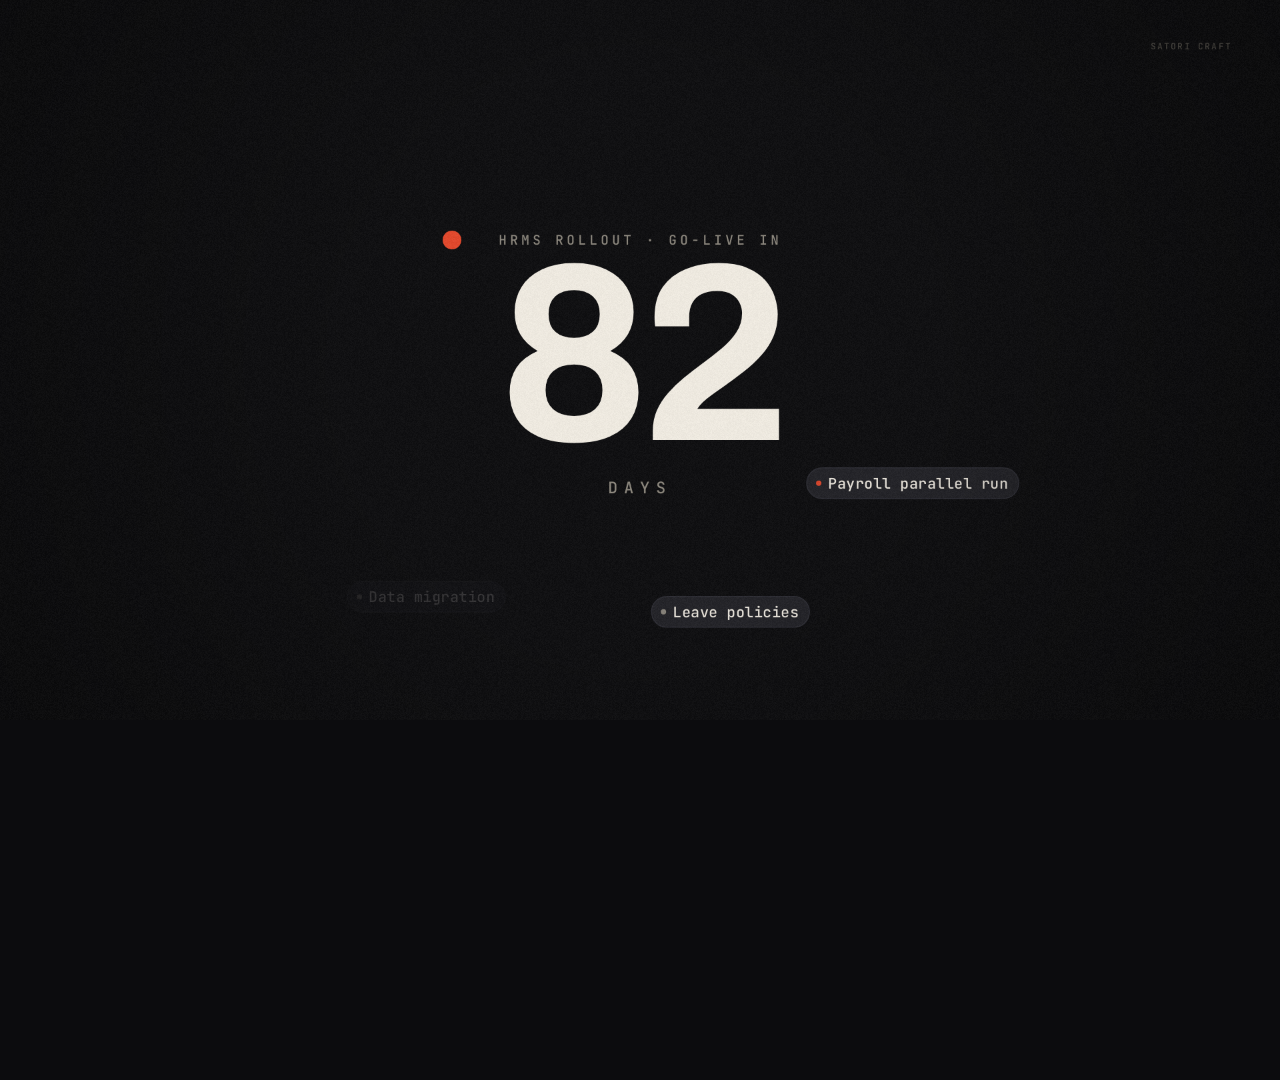
==== satori-film/index.html @ f44b9653 "Add Satori Craft 60s motion film source and score Ensō-led brand film: countdown hook, kinetic noise" ====
<!doctype html>
<html lang="en">
<head>
<meta charset="utf-8">
<title>Satori Craft Film</title>
<link rel="stylesheet" href="fonts.css">
<style>
  html,body{margin:0;background:#0C0C0E;overflow:hidden}
  #root{position:relative;width:1920px;height:1080px;overflow:hidden;transform-origin:0 0}
  canvas{position:absolute;left:0;top:0}
</style>
</head>
<body>
<div id="root"><canvas id="c" width="1920" height="1080"></canvas></div>
<script>
/* =====================================================================
   SATORI CRAFT — 60s brand film.
   Idea: an HRMS rollout is noise. Satori is the moment it all makes sense.
   The ensō (one brush stroke circle) is the device: it stops the chaos,
   becomes the mark, the module ring, the timeline, and the end card.
   Every frame is a pure function of t. 120 BPM — cuts land on the beat.
   ===================================================================== */
const W=1920,H=1080,CX=960,CY=540,DURATION=60;
const cv=document.getElementById('c'),g=cv.getContext('2d');

/* Palette & type (original: sumi ink, rice paper, hanko vermilion) */
const B={ink:'#0C0C0E',ink2:'#16161A',ink3:'#222228',line:'#2E2E35',paper:'#F3EEE4',paper2:'#FBF8F2',rule:'#DDD5C6',
  stone:'#8C877D',stoneD:'#5E5A53',ver:'#E4472A',verD:'#B8341C'};
const F={a:'Archivo',s:'"Instrument Serif"',m:'"JetBrains Mono"',j:'"WenQuanYi Zen Hei"'};
const COPY={url:'satoricraft.com',name:'Satori Craft',cta:'Talk to a practitioner',tag:'Clarity, delivered.'};

/* ---------- math ---------- */
const clamp=(v,a=0,b=1)=>v<a?a:v>b?b:v;
const lerp=(a,b,k)=>a+(b-a)*k;
const inv=(a,b,v)=>clamp((v-a)/(b-a));
const frac=v=>v-Math.floor(v);
const E={
  lin:v=>v,inCubic:v=>v*v*v,outCubic:v=>1-(1-v)**3,inOutCubic:v=>v<.5?4*v*v*v:1-(-2*v+2)**3/2,
  outQuart:v=>1-(1-v)**4,outQuint:v=>1-(1-v)**5,
  outExpo:v=>v>=1?1:1-2**(-10*v),inExpo:v=>v<=0?0:2**(10*v-10),
  inOutExpo:v=>v<=0?0:v>=1?1:v<.5?2**(20*v-10)/2:(2-2**(-20*v+10))/2,
  outBack:v=>{const c1=1.5,c3=c1+1;return 1+c3*(v-1)**3+c1*(v-1)**2},
  inOutSine:v=>-(Math.cos(Math.PI*v)-1)/2,
};
const spring=(a,f=1.6,d=7)=>a<=0?0:1-Math.exp(-d*a)*Math.cos(f*Math.PI*2*a);
const hash=n=>frac(Math.sin(n*127.1+311.7)*43758.5453);
function rng(seed){return()=>{seed|=0;seed=seed+0x6D2B79F5|0;let t=Math.imul(seed^seed>>>15,1|seed);t=t+Math.imul(t^t>>>7,61|t)^t;return((t^t>>>14)>>>0)/4294967296}}
function rgb(h){const n=parseInt(h.slice(1),16);return[n>>16&255,n>>8&255,n&255]}
function A(h,a){const[r,gg,b]=rgb(h);return`rgba(${r},${gg},${b},${a})`}
function mix(h1,h2,k,a=1){const p=rgb(h1),q=rgb(h2);return`rgba(${p.map((v,i)=>Math.round(lerp(v,q[i],clamp(k)))).join(',')},${a})`}

/* ---------- type ---------- */
let T=0,FI=0;
function font(size,fam=F.a,weight=400,italic=false,ls=0){g.font=`${italic?'italic ':''}${weight} ${size}px ${fam}`;g.letterSpacing=ls+'px'}
function measure(str,o){font(o.size,o.fam||F.a,o.weight??400,o.italic,o.ls||0);return g.measureText(str).width}
function txt(str,x,y,o){
  const{size=20,fam=F.a,weight=400,italic=false,ls=0,fill=B.paper,align='left',alpha=1}=o;
  if(alpha<=0)return 0;font(size,fam,weight,italic,ls);g.textAlign=align;g.textBaseline='alphabetic';
  const ga=g.globalAlpha;g.globalAlpha=ga*alpha;g.fillStyle=fill;g.fillText(str,x,y);g.globalAlpha=ga;g.textAlign='left';
  return g.measureText(str).width;
}
function reveal(str,x,y,o){
  const{size=100,fam=F.a,weight=400,italic=false,ls=0,fill=B.paper,align='left',t0=0,st=.03,dur=.8,rise=1.05,
    ez=E.outQuint,out=null,outDur=.45,outSt=.012,clip=true,alpha=1,t=T}=o;
  font(size,fam,weight,italic,ls);
  const w=g.measureText(str).width;
  const x0=align==='center'?x-w/2:align==='right'?x-w:x;
  if(t<t0-.01)return w;
  if(out!=null&&t>out+outDur+str.length*outSt+.05)return w;
  const ga0=g.globalAlpha;g.save();
  if(clip){g.beginPath();g.rect(x0-size,y-size*1.1,w+size*2,size*1.45);g.clip()}
  g.fillStyle=fill;g.textBaseline='alphabetic';g.textAlign='left';
  for(let i=0;i<str.length;i++){
    const ch=str[i];if(ch===' ')continue;
    const xi=x0+g.measureText(str.slice(0,i)).width;
    const p=ez(inv(t0+i*st,t0+i*st+dur,t));
    let dy=(1-p)*size*rise,a=clamp(p*1.5);
    if(out!=null){const q=E.inCubic(inv(out+i*outSt,out+i*outSt+outDur,t));dy-=q*size*rise;a*=1-q}
    if(a<=.002)continue;
    g.globalAlpha=ga0*a*alpha;g.fillText(ch,xi,y+dy);
  }
  g.restore();return w;
}
/* typewriter: returns visible string */
const typed=(s,t0,cps,t=T)=>s.slice(0,Math.max(0,Math.floor((t-t0)*cps)));
function rr(x,y,w,h,r){g.beginPath();g.roundRect(x,y,w,h,r)}
function dot(x,y,r,col,a=1){if(r<=.05||a<=0)return;const ga=g.globalAlpha;g.globalAlpha=ga*a;g.fillStyle=col;g.beginPath();g.arc(x,y,r,0,7);g.fill();g.globalAlpha=ga}
function ring(x,y,r,col,lw,a=1){if(r<=.1||a<=0)return;const ga=g.globalAlpha;g.globalAlpha=ga*a;g.strokeStyle=col;g.lineWidth=lw;g.beginPath();g.arc(x,y,r,0,7);g.stroke();g.globalAlpha=ga}
function check(x,y,s,col,lw=3,p=1){g.save();g.strokeStyle=col;g.lineWidth=lw;g.lineCap='round';g.lineJoin='round';
  const pts=[[-.5,0],[-.15,.35],[.55,-.4]];const L1=Math.hypot(.35,.35),L2=Math.hypot(.7,.75),tot=L1+L2;let d=p*tot;
  g.beginPath();g.moveTo(x+pts[0][0]*s,y+pts[0][1]*s);
  if(d<=L1){const k=d/L1;g.lineTo(x+lerp(pts[0][0],pts[1][0],k)*s,y+lerp(pts[0][1],pts[1][1],k)*s)}
  else{g.lineTo(x+pts[1][0]*s,y+pts[1][1]*s);const k=(d-L1)/L2;g.lineTo(x+lerp(pts[1][0],pts[2][0],k)*s,y+lerp(pts[1][1],pts[2][1],k)*s)}
  g.stroke();g.restore()}
function lock(x,y,s,col,closed=1){g.save();g.translate(x,y);g.scale(s,s);g.fillStyle=col;g.strokeStyle=col;g.lineWidth=.13;
  rr(-.42,-.05,.84,.62,.1);g.fill();g.beginPath();g.arc(0,-.05-.12*(1-closed),.28,Math.PI,0);g.lineTo(.28,-.05);g.moveTo(-.28,-.05-.12*(1-closed));g.lineTo(-.28,-.05);g.stroke();g.restore()}

/* ---------- the ensō: one brush stroke, bristle by bristle ---------- */
function enso(cx,cy,R,p,o={}){
  const{col=B.ink,w=R*.17,a0=-2.25,sweep=Math.PI*1.82,seed=3,alpha=1,splat=true,nb=34}=o;
  if(p<=0||alpha<=0)return;
  p=Math.min(p,1);
  const steps=Math.max(3,Math.ceil(320*p));
  g.save();g.globalAlpha*=alpha;g.strokeStyle=col;g.fillStyle=col;g.lineCap='round';g.lineJoin='round';
  const wid=s=>w*Math.min(1,Math.sqrt(s/.03+.15))*(1-.45*s)*(1+.12*Math.sin(s*11+seed))*(1-.75*inv(.84,1,s));
  const rad=s=>R*(1+.02*Math.sin(s*7.3+seed)+.011*Math.sin(s*19+seed*2)-.03*s);
  for(let b=0;b<nb;b++){
    const ob=b/(nb-1)-.5,hb=hash(b*7.1+seed);
    g.lineWidth=Math.max(.7,w/nb*2.4*(.65+.7*hb));
    let pen=false;g.beginPath();
    for(let i=0;i<=steps;i++){
      const s=p*i/steps,a=a0+sweep*s,r=rad(s)+ob*wid(s);
      const dry=inv(.3,1,s)**1.2;
      const n=.5+.5*Math.sin(s*(5+hb*16)+hb*40)*Math.cos(s*(3+hb*9)+hb*9);
      const inked=n+.3>dry*1.25+Math.abs(ob)*dry*.9;
      if(inked){const X=cx+Math.cos(a)*r,Y=cy+Math.sin(a)*r;pen?g.lineTo(X,Y):g.moveTo(X,Y);pen=true}else pen=false;
    }
    g.stroke();
  }
  const r0=rad(0),sx=cx+Math.cos(a0)*r0,sy=cy+Math.sin(a0)*r0;
  g.beginPath();g.ellipse(sx,sy,w*.58,w*.46,a0,0,7);g.fill();
  if(splat&&p>.03){const r=rng(seed*91);for(let k=0;k<9;k++){const ang=r()*7,d=w*(.8+r()*1.6),rr_=w*(.03+r()*.09);
    dot(sx+Math.cos(ang)*d,sy+Math.sin(ang)*d,rr_*clamp(p*8),col)}}
  g.restore();
}
/* the mark: ensō + a vermilion point at its centre */
function mark(cx,cy,R,p,{col=B.paper,dotA=1,alpha=1}={}){
  enso(cx,cy,R,p,{col,w:R*.2,alpha,splat:false,nb:22,seed:5});
  dot(cx,cy,R*.16*clamp(spring(p-.55,1.3,6),0,1.3),B.ver,dotA*alpha);
}

const GRAIN=[...Array(6)].map((_,k)=>{const c=document.createElement('canvas');c.width=c.height=256;const gg=c.getContext('2d');const d=gg.createImageData(256,256);const r=rng(99+k);
  for(let i=0;i<d.data.length;i+=4){const v=r()*255;d.data[i]=d.data[i+1]=d.data[i+2]=v;d.data[i+3]=255}gg.putImageData(d,0,0);return c});

/* =====================================================================
   DATA (all cue times live here; cues.js exports them for the score)
   ===================================================================== */
const count=t=>Math.round(90*(1-E.inCubic(inv(.6,3.5,t))));
const CHIPS=['Payroll parallel run','Leave policies','Data migration','UAT sign-off','Integrations','Training','Statutory reports','Cut-over plan'];
const SLAMS=[[4.0,'Payroll.','A'],[4.5,'Leave.','C'],[5.0,'Attendance.','A'],[5.5,'Onboarding.','D'],[6.0,'Performance.','B'],
  [6.5,'Compensation.','A'],[7.0,'Compliance.','C'],[7.5,'Data migration.','A'],[8.0,'Integrations.','D'],[8.5,'UAT, round four.','B'],
  [9.0,'Change requests.','A'],[9.5,'Adoption?','C'],[10.0,'Go-live moved.','B'],[10.5,'Again.','A'],[11.0,'Who owns this?','D'],[11.5,'Breathe.','E']];
const CARDS=[[4.25,330,250,'Payroll mismatch','214 rows · March cycle'],[4.9,1500,800,'UAT round 4 failed','12 open defects'],
  [5.6,1520,230,'Go-live moved','+3 weeks'],[6.3,330,820,'leave_policy_v7_FINAL.xlsx','edited by 6 people'],
  [7.1,1080,150,'Integration timeout','GL export · retry 5'],[7.8,330,540,'Who approved this?','no owner assigned'],
  [8.4,1590,520,'Attendance rules','night shift · conflict'],[9.0,760,910,'Data migration','38% · stalled'],
  [9.6,1230,930,'Adoption','22% logins this week'],[10.2,760,160,'Change request #41','scope creep'],[10.7,1590,660,'Statutory report','due tomorrow']];
const MODULES=['Core HR','Onboarding','Attendance','Leave','Payroll','Performance','Compensation','Recruitment','Learning',
  'Engagement','Helpdesk','Travel','Expenses','Separation','Workflows','Analytics','Talent'];
const CFG=MODULES.map((_,i)=>22.45+i*.19);
const PHASES=['Discover','Design','Configure','Migrate','Test','Go-live'];
const PH_T=PHASES.map((_,k)=>26.9+k*.3);
const TICKETS=[['#2381','Payroll cycle — March'],['#2382','New joiner bulk upload'],['#2383','Leave policy change · UAE'],
  ['#2384','Integration · GL export'],['#2385','Attendance rule · night shift'],['#2386','Performance cycle launch'],
  ['#2387','Statutory report · PF / ESI'],['#2388','Release regression check']];
const TK_T=TICKETS.map((_,i)=>30.55+i*.5),TK_R=TK_T.map(v=>v+1.1),TK_M=['12m','8m','21m','34m','9m','16m','11m','27m'];
const MSG=[{t0:36.35,who:'user',role:'HRBP · Sales',s:'Which of my team are at attrition risk?'},
  {t0:37.45,who:'agent',s:'3 people in Sales. Here is why.'},
  {t0:38.6,who:'user',role:'Manager · Sales',s:'Show me salaries for Finance.'},
  {t0:39.65,who:'agent',s:'That is outside your access.',lock:true}];
const ROWS=['Sales','Finance','Sales','Ops','Finance','Sales','HR','Finance','Ops','Sales'];
const LOCK_T=ROWS.map((d,i)=>d==='Finance'?39.7+i*.06:null).filter(v=>v!=null);
const STAMP=40.7;
const PANES=[{e:42.6,from:[-1,0],bg:B.ink2,num:'300+',lab:'enterprise engagements',fg:B.paper,sub:B.stone},
  {e:42.95,from:[0,-1],bg:B.ver,num:'100+',lab:'implementations personally led',fg:B.ink,sub:A(B.ink,.7)},
  {e:43.3,from:[0,1],bg:B.paper,num:'56+',lab:'combined years in HR tech',fg:B.ink,sub:B.stoneD},
  {e:43.65,from:[1,0],bg:B.ink3,num:'95%+',lab:'on-time delivery',fg:B.paper,sub:B.stone}];
const PANE_OUT=46.35;
const MAPX=lon=>180+(lon-40)/85*1560,MAPY=lat=>900-(lat+10)/45*760;
const HOME={n:'Bengaluru',lon:77.6,lat:13.0};
const CITIES=[['Dubai',55.3,25.2],['Riyadh',46.7,24.7],['Doha',51.5,25.3],['Mumbai',72.9,19.1],['Delhi',77.2,28.6],
  ['Bangkok',100.5,13.7],['Kuala Lumpur',101.7,3.1],['Singapore',103.8,1.35],['Jakarta',106.8,-6.2],['Manila',121,14.6]]
  .map(([n,lon,lat],i)=>({n,x:MAPX(lon),y:MAPY(lat),t0:49.85+i*.2}));
const HX=MAPX(HOME.lon),HY=MAPY(HOME.lat);
const ENDLOCK={R:118,y:420};

/* =====================================================================
   SCENES
   ===================================================================== */
function bgFill(col){g.fillStyle=col;g.fillRect(-50,-50,W+100,H+100)}

/* ---- 0–4: the countdown ---- */
function sHook(t){
  const n=count(t),hit=t>=3.5;
  // the vermilion point: centre at frame 0, rises to become the "recording" light
  const up=E.inOutCubic(inv(.35,.8,t));
  const beat=Math.exp(-frac(t*2)*7);
  const numY=CY+120;
  font(380,F.a,700,false,-14);const nw=g.measureText(String(n)).width;
  const dx=lerp(CX,CX-nw/2-70,up),dy=lerp(CY,numY-300,up);
  dot(dx,dy,lerp(22+10*beat,14+5*beat,up)*clamp(spring(t+.08,1.4,8),0,1.3),B.ver);
  ring(dx,dy,30+beat*40,B.ver,2,beat*.5*(1-up*.6));
  reveal('HRMS ROLLOUT · GO-LIVE IN',CX,numY-300+7,{size:20,fam:F.m,weight:500,ls:5,fill:B.stone,align:'center',t0:.45,st:.015,dur:.5,t});
  if(t>.55){
    const k=E.outExpo(inv(.55,.95,t));
    g.save();g.translate(CX,numY);g.scale(lerp(1.25,1,k),lerp(1.25,1,k));
    txt(String(n),0,0,{size:380,weight:700,ls:-14,fill:hit?B.ver:B.paper,align:'center',alpha:k});
    g.restore();
    reveal('DAYS',CX,numY+80,{size:24,fam:F.m,weight:500,ls:10,fill:B.stone,align:'center',t0:.8,st:.03,dur:.5,t});
  }
  drawChips(t);
}
function chipPos(i,t){
  const t0=1.35+i*.26,a=t-t0;const base=i/CHIPS.length*Math.PI*2+.4;
  const sp=.25+2.2*inv(1.5,11.5,t)**1.6;
  const ang=base+(t-1.35)*sp+Math.sin(t*1.7+i)*.15*inv(4,11,t);
  const R=lerp(1.4,1,E.outQuint(inv(0,.7,a)))*(500+Math.sin(i*2.3)*60)*(1+.08*Math.sin(t*3+i));
  const ex=E.inExpo(inv(11.3,11.9,t));
  return{x:CX+Math.cos(ang)*R*(1+ex*1.6),y:CY+30+Math.sin(ang)*R*.62*(1+ex*1.6),a:clamp(a*4)*(1-ex)};
}
function drawChips(t){
  CHIPS.forEach((s,i)=>{const p=chipPos(i,t);if(p.a<=0)return;
    font(22,F.m,500,false,.5);const w=g.measureText(s).width+48;
    g.save();g.globalAlpha=p.a*(t>4?.55:.95);rr(p.x-w/2,p.y-23,w,46,23);g.fillStyle=B.ink3;g.fill();g.strokeStyle=B.line;g.lineWidth=1.5;g.stroke();
    dot(p.x-w/2+18,p.y,4,i%3===0?B.ver:B.stone);txt(s,p.x-w/2+32,p.y+8,{size:22,fam:F.m,weight:500,ls:.5,fill:B.paper});g.restore()});
}

/* ---- 4–12: noise ---- */
const NET=(()=>{const r=rng(21);const nodes=[...Array(17)].map(()=>({x:120+r()*1680,y:110+r()*860,f:r()*6}));
  const edges=[...Array(46)].map((_,i)=>({a:Math.floor(r()*17),b:Math.floor(r()*17),t0:4.05+i*.16,v:r()<.2,bend:(r()-.5)*600}));return{nodes,edges}})();
function sChaos(t){
  const shake=inv(4,11.4,t);
  // tangled network
  g.save();
  NET.edges.forEach(e=>{if(t<e.t0||e.a===e.b)return;const p=E.outCubic(inv(e.t0,e.t0+.5,t));
    const A_=NET.nodes[e.a],B_=NET.nodes[e.b];const w1=Math.sin(t*2+e.bend)*40*shake;
    const mx=(A_.x+B_.x)/2+e.bend*.5+w1,my=(A_.y+B_.y)/2-e.bend*.4;
    g.strokeStyle=e.v?A(B.ver,.55):A(B.stone,.28);g.lineWidth=e.v?2:1.4;g.beginPath();g.moveTo(A_.x,A_.y);
    for(let i=1;i<=24;i++){const s=i/24*p,u=1-s;g.lineTo(u*u*A_.x+2*u*s*mx+s*s*B_.x,u*u*A_.y+2*u*s*my+s*s*B_.y)}g.stroke()});
  NET.nodes.forEach((nd,i)=>{const a=clamp((t-4-i*.08)*3);dot(nd.x+Math.sin(t*3+nd.f)*6*shake,nd.y+Math.cos(t*2.6+nd.f)*6*shake,5,B.stone,a*.8)});
  g.restore();
  drawChips(t);
  // alert cards
  CARDS.forEach(([t0,x,y,a,b],i)=>{if(t<t0)return;const age=t-t0,k=E.outBack(inv(0,.35,age));const ex=E.inExpo(inv(11.4,11.85,t));
    const cx=x+(x-CX)*ex*1.4,cy=y-age*10+(y-CY)*ex*1.4;
    font(22,F.m,500,false,0);const w=Math.max(g.measureText(a).width,measure(b,{size:16,fam:F.m}))+64;const h=86;
    g.save();g.translate(cx,cy);g.rotate((hash(i+4)-.5)*.08);g.scale(lerp(.6,1,k),lerp(.6,1,k));g.globalAlpha=clamp(age*5)*(1-ex)*.92;
    rr(-w/2,-h/2,w,h,10);g.fillStyle=B.paper2;g.fill();g.fillStyle=B.ver;g.fillRect(-w/2,-h/2+14,5,h-28);
    txt(a,-w/2+30,-4,{size:22,fam:F.m,weight:500,fill:B.ink});txt(b,-w/2+30,24,{size:16,fam:F.m,fill:B.stoneD});g.restore()});
  // word slams
  let k=-1;for(let i=0;i<SLAMS.length;i++)if(t>=SLAMS[i][0])k=i;
  if(k<0)return;
  const[s0,word,st]=SLAMS[k],age=t-s0;
  if(st==='E'){drawBreathe(t);return}
  if(age>.5)return;
  const pop=1+.3*(1-E.outExpo(inv(0,.22,age))),rot=(hash(k*3)-.5)*.05;
  let size=st==='C'?270:230;const fam=st==='C'?F.s:F.a,weight=st==='C'?400:700,italic=st==='C';
  const mw=measure(word,{size,fam,weight,italic,ls:st==='C'?0:-size*.035});if(mw>1640)size*=1640/mw;
  if(st==='B'){g.fillStyle=B.ver;g.fillRect(-50,-50,W+100,H+100)}
  g.save();g.translate(CX+(hash(k)-.5)*80,CY+60+(hash(k+9)-.5)*60);g.rotate(rot);g.scale(pop,pop);
  font(size,fam,weight,italic,st==='C'?0:-size*.035);g.textAlign='center';
  if(st==='D'){g.lineWidth=3;g.strokeStyle=B.paper;g.strokeText(word,0,size*.35);
    const wp=E.outQuint(inv(.05,.35,age));const ww=g.measureText(word).width;g.save();g.beginPath();g.rect(-ww/2,-size,ww*wp,size*2);g.clip();g.fillStyle=B.paper;g.fillText(word,0,size*.35);g.restore()}
  else{g.fillStyle=st==='B'?B.ink:B.paper;g.fillText(word,0,size*.35)}
  g.restore();
}
function drawBreathe(t){
  // everything recedes; one quiet word
  g.fillStyle=A(B.ink,E.outCubic(inv(11.5,11.75,t))*.9);g.fillRect(-50,-50,W+100,H+100);
  reveal('Breathe.',CX,CY+40,{size:150,fam:F.s,italic:true,fill:B.paper,align:'center',t0:11.52,st:.05,dur:.6,out:11.88,outDur:.12,outSt:.005,t});
}

/* ---- 12–16: satori ---- */
const EN={R:330,a0:-2.25};
function sSatori(t){
  bgFill(B.paper);
  const zk=E.inExpo(inv(15.4,16,t));
  g.save();
  if(zk>0){const r0=EN.R,px=CX+Math.cos(EN.a0+.12)*r0,py=CY+Math.sin(EN.a0+.12)*r0;const z=Math.exp(zk*4.4);
    g.translate(CX,CY);g.scale(z,z);g.translate(-lerp(CX,px,Math.min(1,zk*1.6)),-lerp(CY,py,Math.min(1,zk*1.6)))}
  enso(CX,CY,EN.R,E.inOutSine(inv(12.2,13.2,t)),{col:B.ink,w:62,a0:EN.a0,seed:3});
  g.restore();
  if(zk>.02)return;
  reveal('悟り',CX,CY-110,{size:40,fam:F.j,fill:B.ver,align:'center',ls:14,t0:13.4,st:.08,dur:.6,out:15.1,t});
  reveal('Satori',CX,CY+45,{size:170,fam:F.s,fill:B.ink,align:'center',t0:13.3,st:.045,dur:.9,out:15.05,t});
  reveal('N. — THE MOMENT EVERYTHING MAKES SENSE',CX,CY+EN.R+105,{size:18,fam:F.m,weight:500,ls:4,fill:B.stoneD,align:'center',t0:13.85,st:.008,dur:.5,out:15.0,outSt:.004,t});
}

/* ---- 16–21: identity ---- */
function lockup(t,cx,cy,sc,al){
  const R=64*sc,size=150*sc;const tw=measure(COPY.name,{size,fam:F.s});const tot=R*2.3+44*sc+tw;const left=cx-tot/2;
  return{mx:left+R*1.15,my:cy,R,tx:left+R*2.3+44*sc,size,al};
}
function sIdentity(t){
  bgFill(B.ink);
  const sw=t-16;if(sw<1.2){ring(CX,CY,E.outCubic(inv(0,1.2,sw))*1300,B.paper,3*(1-sw/1.2),1-sw/1.2)}
  const up=E.inOutCubic(inv(17.75,18.35,t));
  const L=lockup(t,CX,lerp(CY,305,up),lerp(1,.62,up));
  const out=E.inOutCubic(inv(20.35,21.15,t));
  // mark → becomes the module ring
  const ringCY=520,th=46*Math.PI/180;
  g.save();
  const mx=lerp(L.mx,CX,out),my=lerp(L.my,ringCY,out),R=lerp(L.R,500,out);
  g.translate(mx,my);g.scale(1,lerp(1,Math.sin(th),out));
  if(out<.999)mark(0,0,R,E.outQuint(inv(16.02,16.6,t)),{col:B.paper,dotA:1-inv(0,.25,out),alpha:lerp(1,.22,out)});
  g.restore();
  const ta=1-E.inCubic(inv(20.2,20.6,t));
  g.save();g.globalAlpha=ta;
  reveal(COPY.name,L.tx,L.my+L.size*.3,{size:L.size,fam:F.s,fill:B.paper,t0:16.25,st:.04,dur:.9,t});
  reveal('DARWINBOX PRIME PARTNER',L.tx+4,L.my+L.size*.3+lerp(62,40,up),{size:lerp(20,15,up),fam:F.m,weight:500,ls:lerp(6,4,up),fill:B.ver,t0:16.75,st:.015,dur:.5,t});
  g.restore();
  reveal('Built by HR tech practitioners.',CX,590,{size:92,fam:F.s,fill:B.paper,align:'center',t0:18.05,st:.022,dur:.8,out:19.95,outSt:.005,outDur:.35,t});
  const l2=[{s:'Delivered by an ',fill:B.paper},{s:'enterprise services machine.',fill:B.ver,italic:true}];
  const ws=l2.map(p=>measure(p.s,{size:92,fam:F.s,italic:p.italic}));let x=CX-(ws[0]+ws[1])/2;
  l2.forEach((p,i)=>{reveal(p.s,x,712,{size:92,fam:F.s,italic:p.italic,fill:p.fill,t0:19.0+i*.35,st:.02,dur:.8,out:20.0,outSt:.005,outDur:.35,t});x+=ws[i]});
}

/* ---- 21–30: implement ---- */
function ringTilt(t){return lerp(46,0,E.inOutCubic(inv(25.75,26.45,t)))*Math.PI/180}
function sImplement(t,ox=0){
  bgFill(B.ink);g.save();g.translate(ox,0);
  const th=ringTilt(t),R=500,cy=520,Fz=1900;
  const rot=-Math.PI/2+.35+(t-21)*.2+E.inOutCubic(inv(25.3,26.3,t))*2.2;
  const proj=(ang)=>{const X=Math.cos(ang)*R,Z=Math.sin(ang)*R;const d=Z*Math.cos(th),p=Fz/(Fz+d);return{x:CX+X*p,y:cy-Z*Math.sin(th)*p,p,d}};
  // track
  const ta=t<26.3?.22:lerp(.22,.6,inv(26.3,26.6,t));
  g.strokeStyle=A(B.paper,ta);g.lineWidth=2;g.beginPath();for(let i=0;i<=120;i++){const q=proj(i/120*Math.PI*2);i?g.lineTo(q.x,q.y):g.moveTo(q.x,q.y)}g.stroke();
  // tiles
  const flat=inv(20,4,th*180/Math.PI);
  if(flat<1){
    const items=MODULES.map((m,i)=>({m,i,...proj(rot+i/17*Math.PI*2)})).sort((a,b)=>b.d-a.d);
    items.forEach(it=>{const a=t-(21.0+it.i*.055);if(a<=0)return;const s=clamp(spring(a,1.3,6.5),0,1.25)*it.p*(1-flat);if(s<=.01)return;
      const cf=inv(CFG[it.i],CFG[it.i]+.28,t),flip=Math.abs(Math.cos(Math.PI*cf)),done=cf>.5;
      const w=196,h=66;g.save();g.translate(it.x,it.y);g.scale(s*Math.max(.04,flip),s);
      const dim=lerp(.55,1,clamp((it.p-.7)/.5));g.globalAlpha=dim;
      rr(-w/2,-h/2,w,h,14);g.fillStyle=done?B.paper:B.ink3;g.fill();if(!done){g.strokeStyle=B.line;g.lineWidth=2;g.stroke()}
      txt(it.m,-w/2+22,9,{size:22,weight:600,fill:done?B.ink:B.stone});
      if(done){dot(w/2-26,0,13,B.ver);check(w/2-26,0,12,B.paper,2.6,E.outCubic(inv(CFG[it.i]+.14,CFG[it.i]+.4,t)))}
      g.restore()});
  }
  // centre counter
  const done=CFG.filter(v=>t>=v+.14).length;
  const ca=E.outCubic(inv(21.9,22.3,t))*(1-inv(25.6,25.9,t));
  if(ca>0){g.save();g.globalAlpha=ca;
    const bump=1+.06*Math.exp(-(t-(CFG[Math.max(0,done-1)]+.14))*9)*(done>0?1:0);
    g.translate(CX,cy+40);g.scale(bump,bump);
    const s1=String(done);font(200,F.a,700,false,-8);const w1=g.measureText(s1).width;font(200,F.a,400,false,-8);const w2=g.measureText('/17').width;
    txt(s1,-(w1+w2)/2,0,{size:200,weight:700,ls:-8,fill:done===17?B.ver:B.paper});txt('/17',-(w1+w2)/2+w1,0,{size:200,weight:400,ls:-8,fill:B.stoneD});
    g.restore();
    txt('MODULE AREAS CONFIGURED',CX,cy+110,{size:18,fam:F.m,weight:500,ls:5,fill:B.stone,align:'center',alpha:ca});}
  // timeline
  if(t>=26.3){
    const x0=CX-500,step=1000/5;const la=inv(26.3,26.55,t);
    let px=x0;for(let k=1;k<6;k++)px+=step*E.outQuint(inv(PH_T[k]-.24,PH_T[k],t));
    const pa=inv(26.7,26.9,t);
    if(pa>0){g.strokeStyle=B.ver;g.lineWidth=4;g.globalAlpha=pa;g.beginPath();g.moveTo(x0,cy);g.lineTo(px,cy);g.stroke();g.globalAlpha=1}
    PHASES.forEach((ph,k)=>{const a=inv(26.35+k*.08,26.7+k*.08,t)*la;const hit=t>=PH_T[k];const pk=hit?clamp(spring(t-PH_T[k],1.6,7),0,1.3):0;
      const xk=x0+k*step;dot(xk,cy,lerp(7,12,pk),hit?B.ver:B.paper,a);
      if(hit){ring(xk,cy,12+(t-PH_T[k])*80,B.ver,2,clamp(1-(t-PH_T[k])*2.2))}
      txt(String(k+1).padStart(2,'0'),xk,cy+54,{size:15,fam:F.m,weight:500,ls:2,fill:B.stoneD,align:'center',alpha:a});
      txt(ph.toUpperCase(),xk,cy-34,{size:19,fam:F.m,weight:500,ls:3,fill:hit?B.paper:B.stone,align:'center',alpha:a})});
    dot(px,cy,9,B.paper,pa);
    const gl=PH_T[5];if(t>gl){for(let r=0;r<3;r++){const a=t-gl-r*.08;if(a>0)ring(x0+1000,cy,20+a*700,B.ver,3,clamp(1-a*1.4)*.8)}}
    reveal('On time.',CX,cy-150,{size:170,fam:F.s,fill:B.paper,align:'center',t0:28.5,st:.04,dur:.8,t});
    reveal('DISCOVERY TO GO-LIVE · ONE PRACTITIONER TEAM',CX,cy+150,{size:18,fam:F.m,weight:500,ls:4,fill:B.stone,align:'center',t0:28.85,st:.008,dur:.5,t});
  }
  g.restore();
}

/* ---- 30–36: run ---- */
function sRun(t,ox=0){
  bgFill(B.paper);g.save();g.translate(ox,0);
  const outY=-E.inExpo(inv(34.1,34.5,t))*H;g.translate(0,outY);
  txt('02 — RUN · APPLICATION MANAGED SERVICES',150,300,{size:17,fam:F.m,weight:500,ls:3,fill:B.ver,alpha:inv(30.2,30.5,t)});
  reveal('Go-live is',146,440,{size:128,fam:F.s,fill:B.ink,t0:30.2,st:.03,dur:.8,t});
  reveal('the start line.',146,568,{size:128,fam:F.s,italic:true,fill:B.ink,t0:30.45,st:.03,dur:.8,t});
  reveal('Run and extended by the same',150,660,{size:30,fill:B.stoneD,t0:30.95,st:.012,dur:.6,t});
  reveal('team that configured it.',150,702,{size:30,fill:B.stoneD,t0:31.05,st:.012,dur:.6,t});
  let x=150;['Releases','Enhancements','Integrations','Payroll cycles'].forEach((s,i)=>{const a=E.outBack(inv(31.6+i*.12,31.95+i*.12,t));
    font(18,F.m,500,false,1);const w=g.measureText(s).width+40;if(a>0){g.save();g.globalAlpha=clamp(a);g.translate(x+w/2,780);g.scale(a,a);
      rr(-w/2,-22,w,44,22);g.strokeStyle=B.ink;g.lineWidth=1.5;g.stroke();txt(s,0,6,{size:18,fam:F.m,weight:500,ls:1,fill:B.ink,align:'center'});g.restore()}x+=w+14});
  // service desk panel
  const pk=E.outQuint(inv(30.25,30.9,t));const px=1010+(1-pk)*160,py=170,pw=760,ph=740;
  g.save();g.globalAlpha=pk;g.shadowColor='rgba(40,30,20,.16)';g.shadowBlur=60;g.shadowOffsetY=30;rr(px,py,pw,ph,22);g.fillStyle=B.paper2;g.fill();g.shadowColor='transparent';
  g.strokeStyle=B.rule;g.lineWidth=1.5;g.stroke();
  dot(px+42,py+50,7,B.ver,.6+.4*Math.sin(t*6));txt('Service desk',px+62,py+59,{size:26,weight:600,fill:B.ink});
  txt('LIVE',px+pw-40,py+57,{size:15,fam:F.m,weight:500,ls:3,fill:B.stone,align:'right'});
  g.fillStyle=B.rule;g.fillRect(px+30,py+92,pw-60,1.5);
  g.save();rr(px,py+100,pw,ph-205,0);g.clip();
  TICKETS.forEach(([id,title],i)=>{if(t<TK_T[i])return;let idx=0;for(let j=i+1;j<TICKETS.length;j++)idx+=E.outQuint(inv(TK_T[j],TK_T[j]+.35,t));
    const ea=E.outQuint(inv(TK_T[i],TK_T[i]+.4,t));const y=py+110+idx*86+(1-ea)*-30;if(y>py+ph-190)return;
    g.globalAlpha=pk*ea;txt(id,px+40,y+50,{size:16,fam:F.m,fill:B.stone});txt(title,px+130,y+51,{size:23,weight:500,fill:B.ink});
    const rk=E.outExpo(inv(TK_R[i],TK_R[i]+.35,t));const lab=rk>.5?`Resolved · ${TK_M[i]}`:'Open';
    font(15,F.m,500,false,1);const lw=g.measureText(lab).width+32;const bx=px+pw-40-lw;
    rr(bx,y+30,lw,32,16);g.fillStyle=rk>.5?B.ver:B.rule;g.fill();txt(lab,bx+16,y+51,{size:15,fam:F.m,weight:500,ls:1,fill:rk>.5?B.paper2:B.stoneD});
    g.fillStyle=A(B.rule,.8);g.fillRect(px+30,y+85,pw-60,1)});
  g.restore();
  // payroll run bar
  const by=py+ph-78,pr=E.inOutCubic(inv(30.8,33.4,t));
  txt('PAYROLL RUN · MARCH',px+40,by-14,{size:15,fam:F.m,weight:500,ls:3,fill:B.stone});
  txt(pr>=1?'Complete':`${Math.round(pr*100)}%`,px+pw-40,by-14,{size:15,fam:F.m,weight:500,ls:1,fill:pr>=1?B.ver:B.stone,align:'right'});
  rr(px+40,by,pw-80,10,5);g.fillStyle=B.rule;g.fill();if(pr>0){rr(px+40,by,(pw-80)*pr,10,5);g.fillStyle=pr>=1?B.ver:B.ink;g.fill()}
  g.restore();
  g.restore();
}
const SVC=[[34.5,'Implement.'],[35.0,'Run.'],[35.5,'Extend with AI.']];
function sServices(t){
  let k=-1;SVC.forEach((s,i)=>{if(t>=s[0])k=i});if(k<0)return;
  const[s0,w]=SVC[k],age=t-s0;const pop=1+.25*(1-E.outExpo(inv(0,.22,age)));
  if(k===2){const wp=E.outExpo(inv(0,.3,age));g.fillStyle=B.ink;g.beginPath();g.arc(CX,CY,wp*1200,0,7);g.fill()}
  g.save();g.translate(CX,CY+75);g.scale(pop,pop);
  if(k<2)txt(w,0,0,{size:240,weight:700,ls:-9,fill:B.ink,align:'center'});
  else{const a=measure('Extend with ',{size:220,weight:700,ls:-8}),b=measure('AI.',{size:220,fam:F.s,italic:true});
    txt('Extend with ',-(a+b)/2,0,{size:220,weight:700,ls:-8,fill:B.paper});txt('AI.',-(a+b)/2+a,0,{size:240,fam:F.s,italic:true,fill:B.ver})}
  g.restore();
}

/* ---- 36–43: governed AI ---- */
function bubble(m,x,y,w,t){
  const a=E.outQuint(inv(m.t0,m.t0+.35,t));if(a<=0)return 0;
  const isU=m.who==='user';const s=isU?typed(m.s,m.t0+.1,44,t):m.s;const h=isU?92:(m.lock?92:250);
  g.save();g.globalAlpha*=a;g.translate(0,(1-a)*24);
  if(isU){const bw=Math.min(w,measure(m.s,{size:25})+60);const bx=x+w-bw;rr(bx,y,bw,h,20);g.fillStyle=B.paper;g.fill();
    txt(m.role.toUpperCase(),bx+28,y+32,{size:13,fam:F.m,weight:500,ls:2,fill:B.stoneD});txt(s,bx+28,y+68,{size:25,weight:500,fill:B.ink});
    if(s.length<m.s.length&&frac(t*2)<.6){font(25,F.a,500);g.fillStyle=B.ver;g.fillRect(bx+28+g.measureText(s).width+2,y+48,3,28)}}
  else{const bw=m.lock?560:w*.86;rr(x,y,bw,h,20);g.fillStyle=B.ink3;g.fill();g.strokeStyle=m.lock?B.ver:B.line;g.lineWidth=m.lock?2:1.5;g.stroke();
    mark(x+34,y+36,11,1,{col:B.paper});txt('SATORI AGENT',x+56,y+41,{size:13,fam:F.m,weight:500,ls:2,fill:B.stone});
    const rv=reveal(m.s,x+28,y+78,{size:25,weight:500,fill:B.paper,t0:m.t0+.15,st:.012,dur:.5,rise:.5,t});
    if(m.lock){lock(x+bw-44,y+46,30,B.ver,E.outBack(inv(m.t0+.2,m.t0+.5,t)))}
    else{const bars=[['Priya S.',.82],['Arjun M.',.64],['Wei L.',.51]];bars.forEach(([n,v],i)=>{const by=y+118+i*40;const p=E.outQuint(inv(m.t0+.35+i*.1,m.t0+.95+i*.1,t));
      txt(n,x+28,by+16,{size:17,fam:F.m,fill:B.stone});rr(x+170,by,(bw-260)*v*p,20,10);g.fillStyle=i===0?B.ver:B.paper;g.fill();
      txt(`${Math.round(v*100*p)}%`,x+180+(bw-260)*v*p,by+16,{size:15,fam:F.m,fill:B.stone})})}
  }
  g.restore();return h;
}
function sAI(t){
  bgFill(B.ink);
  const dim=1-.86*E.outCubic(inv(STAMP,STAMP+.3,t));
  g.save();g.globalAlpha=dim;
  txt('03 — GOVERNED AI AGENTS',140,150,{size:17,fam:F.m,weight:500,ls:3,fill:B.ver,alpha:inv(36.1,36.4,t)});
  // chat
  const ck=E.outQuint(inv(36.0,36.6,t));const cx=140-(1-ck)*120,cy=190,cw=800,chh=720;
  g.globalAlpha=dim*ck;rr(cx,cy,cw,chh,24);g.fillStyle=B.ink2;g.fill();g.strokeStyle=B.line;g.lineWidth=1.5;g.stroke();
  let y=cy+36;const ys=[0,110,390,500];
  MSG.forEach((m,i)=>bubble(m,cx+32,cy+36+ys[i],cw-64,t));
  // table
  g.globalAlpha=dim;const tk=E.outQuint(inv(36.15,36.75,t));const tx=1010+(1-tk)*140,ty=190,tw=770,th_=720;
  g.globalAlpha=dim*tk;rr(tx,ty,tw,th_,24);g.fillStyle=B.ink2;g.fill();g.strokeStyle=B.line;g.stroke();
  txt('employees',tx+36,ty+56,{size:24,fam:F.m,weight:500,fill:B.paper});
  const sc=inv(37.45,37.8,t);
  const lk=inv(39.65,39.95,t);
  txt(lk>0?'ROW-LEVEL ACCESS · ENFORCED':sc>0?'SCOPE · SALES':'ALL ROWS',tx+tw-36,ty+54,{size:14,fam:F.m,weight:500,ls:2,fill:lk>0?B.ver:B.stone,align:'right'});
  ['NAME','DEPARTMENT','SALARY'].forEach((h,i)=>txt(h,tx+36+[0,250,480][i],ty+110,{size:13,fam:F.m,weight:500,ls:2,fill:B.stoneD}));
  ROWS.forEach((d,i)=>{const ry=ty+130+i*56;const ra=E.outCubic(inv(36.4+i*.04,36.8+i*.04,t));const inS=d==='Sales';
    const rowA=ra*(sc>0&&!inS?lerp(1,.4,sc):1);g.save();g.globalAlpha=dim*tk*rowA;
    if(inS&&sc>0){g.fillStyle=A(B.ver,.1*sc);g.fillRect(tx+20,ry,tw-40,48);g.fillStyle=B.ver;g.fillRect(tx+20,ry,4*sc,48)}
    rr(tx+36,ry+17,90+hash(i)*90,14,7);g.fillStyle=A(B.paper,.5);g.fill();
    txt(d,tx+286,ry+30,{size:18,fam:F.m,fill:inS&&sc>0?B.paper:B.stone});
    const fin=d==='Finance';const lt=fin?39.7+i*.06:99;const lp=E.outBack(inv(lt,lt+.3,t));
    rr(tx+516,ry+17,(110+hash(i+5)*110),14,7);g.fillStyle=A(B.paper,.35*(1-clamp(lp)));g.fill();
    if(lp>0){g.save();g.globalAlpha*=clamp(lp);for(let h_=0;h_<14;h_++){g.fillStyle=A(B.ver,.25);g.fillRect(tx+516+h_*16,ry+17,8,14)}g.restore();
      g.save();g.translate(tx+tw-60,ry+24);g.scale(lp,lp);lock(0,0,24,B.ver,1);g.restore()}
    g.restore()});
  g.restore();
  // stamp
  if(t>=STAMP){const a=t-STAMP,k=E.outExpo(inv(0,.18,a));const sc_=lerp(2.6,1,k);
    // dust
    const r=rng(7);for(let i=0;i<40;i++){const ang=r()*7,sp=200+r()*500,d=sp*E.outCubic(inv(0,.9,a));dot(CX+Math.cos(ang)*(170+d),380+Math.sin(ang)*(170+d)*.8,2+r()*3,B.ver,clamp(1-a*1.2)*k)}
    g.save();g.translate(CX,380);g.rotate(-.12);g.scale(sc_,sc_);g.globalAlpha=k;
    rr(-170,-170,340,340,26);g.fillStyle=B.ver;g.fill();g.strokeStyle=B.paper2;g.lineWidth=4;rr(-150,-150,300,300,16);g.stroke();
    txt('ISO / IEC',0,-78,{size:22,fam:F.m,weight:500,ls:5,fill:B.paper2,align:'center'});
    txt('27001',0,20,{size:104,weight:700,ls:-3,fill:B.paper2,align:'center'});
    txt(':2022',0,70,{size:30,fam:F.m,weight:500,ls:2,fill:B.paper2,align:'center'});
    g.fillStyle=B.paper2;g.fillRect(-100,94,200,2);
    txt('CERTIFIED',0,128,{size:20,fam:F.m,weight:500,ls:7,fill:B.paper2,align:'center'});
    g.restore()}
  reveal('AI that knows who is asking.',CX,745,{size:92,fam:F.s,fill:B.paper,align:'center',t0:41.15,st:.02,dur:.8,t});
  reveal('GDPR · PDPA · LOCAL LABOUR LAW — BUILT INTO THE CONFIGURATION',CX,825,{size:17,fam:F.m,weight:500,ls:3.5,fill:B.stone,align:'center',t0:41.6,st:.006,dur:.5,t});
}

/* ---- 43–49: proof ---- */
function odoDigit(str,x,y,size,t0,dur,fill,t){
  // rolling digits (clean version)
  font(size,F.a,700,false,-size*.04);const w=g.measureText(str).width;let cx=x-w/2;
  for(let i=0;i<str.length;i++){const ch=str[i];const cw=g.measureText(ch).width;
    if(/\d/.test(ch)){const d=+ch,spins=2+i;const p=E.outQuart(inv(t0+i*.07,t0+dur+i*.07,t));const v=d-spins*10*(1-p);
      const lo=Math.floor(v),f_=v-lo,lh=size*.98;
      g.save();g.beginPath();g.rect(cx-6,y-size*.84,cw+12,size*.98);g.clip();g.fillStyle=fill;
      g.fillText(String(((lo%10)+10)%10),cx,y+f_*lh);g.fillText(String((((lo+1)%10)+10)%10),cx,y+f_*lh-lh);g.restore()}
    else{g.save();g.globalAlpha*=E.outCubic(inv(t0+dur*.5,t0+dur*.8,t));g.fillStyle=fill;g.fillText(ch,cx,y);g.restore()}
    cx+=cw}
}
function sProof(t){
  bgFill(B.ink);
  const outK=E.inExpo(inv(PANE_OUT,PANE_OUT+.45,t));
  PANES.forEach((P,i)=>{const k=E.outExpo(inv(P.e,P.e+.55,t));if(k<=0)return;const ox=P.from[0]*W/2*(1-k)+P.from[0]*W/2*outK,oy=P.from[1]*H/2*(1-k)+P.from[1]*H/2*outK;
    const qx=(i%2)*W/2,qy=Math.floor(i/2)*H/2;g.save();g.translate(ox,oy);g.beginPath();g.rect(qx,qy,W/2,H/2);g.clip();
    g.fillStyle=P.bg;g.fillRect(qx,qy,W/2,H/2);
    const cx=qx+W/4,cy=qy+H/4;
    odoDigit(P.num,cx,cy+50,210,P.e+.15,1.2,P.fg,t);
    reveal(P.lab,cx,cy+128,{size:46,fam:F.s,italic:true,fill:P.sub,align:'center',t0:P.e+.4,st:.015,dur:.7,t});
    g.restore()});
  // gutters
  const ga=E.outCubic(inv(43.9,44.3,t))*(1-outK);
  if(ga>0){g.fillStyle=B.ink;g.fillRect(CX-3,0,6,H*ga);g.fillRect(0,CY-3,W*ga,6)}
  if(t>PANE_OUT){
    reveal('Built by ex-Darwinbox practitioners.',CX,CY+20,{size:108,fam:F.s,fill:B.paper,align:'center',t0:PANE_OUT+.3,st:.018,dur:.8,out:48.55,outSt:.006,t});
    reveal('ACADEMY-CERTIFIED  ·  ALL 17 MODULE AREAS  ·  ISO/IEC 27001:2022',CX,CY+110,{size:17,fam:F.m,weight:500,ls:3.5,fill:B.ver,align:'center',t0:PANE_OUT+.75,st:.006,dur:.5,out:48.5,outSt:.003,t});
  }
}

/* ---- 49–54: reach ---- */
const FIELD=(()=>{const pts=[];for(let y=90;y<1000;y+=24)for(let x=60;x<1880;x+=24){let v=0;
  for(const c of [...CITIES,{x:HX,y:HY}])v=Math.max(v,Math.exp(-((x-c.x)**2+(y-c.y)**2)/(2*110*110)));
  const nz=.5+.25*Math.sin(x*.011+y*.007)+.25*Math.sin(x*.004-y*.013+2);v*=clamp(nz*1.6-.2);
  pts.push({x,y,v,d:Math.hypot(x-HX,y-HY)})}return pts})();
function arcPt(c,s){const mx=(HX+c.x)/2,my=(HY+c.y)/2-Math.hypot(c.x-HX,c.y-HY)*.38;const u=1-s;return[u*u*HX+2*u*s*mx+s*s*c.x,u*u*HY+2*u*s*my+s*s*c.y]}
function sReach(t){
  bgFill(B.ink);
  const outK=E.inOutCubic(inv(53.1,53.95,t));
  const push=lerp(1,1.07,inv(49,53.1,t));
  g.save();g.translate(HX,HY);g.scale(push*(1+outK*.4),push*(1+outK*.4));g.translate(-HX,-HY);
  const fa=1-outK;
  FIELD.forEach(p=>{const a=inv(49+p.d/2200,49.35+p.d/2200,t);if(a<=0)return;dot(p.x,p.y,1.6+p.v*2.2,p.v>.25?B.paper:B.stoneD,a*fa*(.18+p.v*.7))});
  CITIES.forEach(c=>{const p=E.inOutCubic(inv(c.t0,c.t0+.7,t));if(p<=0)return;const back=outK;
    g.strokeStyle=A(B.ver,.85*fa+.15);g.lineWidth=2.4;g.beginPath();const s0=0,s1=p*(1-back);let q=arcPt(c,s0);g.moveTo(q[0],q[1]);
    for(let i=1;i<=40;i++){q=arcPt(c,s0+(s1-s0)*i/40);g.lineTo(q[0],q[1])}g.stroke();
    if(p<1)dot(q[0],q[1],5,B.paper);
    if(p>=1){const a=t-c.t0-.7;dot(c.x,c.y,6*clamp(spring(a,1.4,7),0,1.3),B.paper,fa);ring(c.x,c.y,8+a*60,B.paper,1.5,clamp(1-a*1.5)*fa);
      txt(c.n.toUpperCase(),c.x+14,c.y-12,{size:14,fam:F.m,weight:500,ls:2,fill:B.paper,alpha:inv(0,.3,a)*.8*fa})}});
  g.restore();
  // home point → travels to the end-card mark centre
  const L=lockup(0,CX,ENDLOCK.y,ENDLOCK.R/64);
  const hk=E.inOutCubic(inv(53.2,54.0,t));
  const hx=lerp(HX,L.mx,hk),hy=lerp(HY,L.my,hk);
  dot(hx,hy,lerp(9,ENDLOCK.R*.16,hk)+Math.exp(-frac(t*2)*7)*3*(1-hk),B.ver,clamp((t-49.05)*5));
  if(hk<.3)txt('BENGALURU · HQ',hx+18,hy+30,{size:14,fam:F.m,weight:500,ls:2,fill:B.ver,alpha:inv(49.3,49.6,t)*(1-hk*3.3)});
  g.save();g.globalAlpha=1-outK;
  txt('04 — REACH',150,150,{size:17,fam:F.m,weight:500,ls:3,fill:B.ver,alpha:inv(49.1,49.4,t)});
  reveal('Middle East',330,445,{size:62,fam:F.s,italic:true,fill:B.paper,align:'center',t0:50.3,st:.03,dur:.7,t});
  reveal('India',700,640,{size:62,fam:F.s,italic:true,fill:B.paper,align:'center',t0:50.8,st:.03,dur:.7,t});
  reveal('Southeast Asia',1600,720,{size:62,fam:F.s,italic:true,fill:B.paper,align:'center',t0:51.3,st:.03,dur:.7,t});
  reveal('One practitioner team. Three regions.',CX,985,{size:54,fam:F.s,fill:B.paper,align:'center',t0:51.85,st:.018,dur:.7,t});
  g.restore();
}

/* ---- 54–60: end card ---- */
function sEnd(t){
  bgFill(B.paper);
  const L=lockup(0,CX,ENDLOCK.y,ENDLOCK.R/64);
  enso(L.mx,L.my,L.R,E.inOutSine(inv(54.0,54.75,t)),{col:B.ink,w:L.R*.2,seed:5,nb:26});
  dot(L.mx,L.my,L.R*.16,B.ver);
  reveal(COPY.name,L.tx,L.my+L.size*.3,{size:L.size,fam:F.s,fill:B.ink,t0:54.4,st:.04,dur:.9,t});
  reveal('DARWINBOX PRIME PARTNER',L.tx+4,L.my+L.size*.3+60,{size:18,fam:F.m,weight:500,ls:6,fill:B.ver,t0:54.85,st:.015,dur:.5,t});
  reveal(COPY.tag,CX,690,{size:84,fam:F.s,italic:true,fill:B.ink,align:'center',t0:55.2,st:.035,dur:.9,t});
  reveal('IMPLEMENTATION  ·  APPLICATION MANAGEMENT  ·  GOVERNED AI',CX,752,{size:16,fam:F.m,weight:500,ls:3.5,fill:B.stoneD,align:'center',t0:55.6,st:.006,dur:.5,t});
  const k=E.outExpo(inv(56.0,56.6,t));
  if(k>0){const label=COPY.cta+'  →';font(26,F.a,600,false,-.2);const lw=g.measureText(label).width;const w=lw+84,h=70,x=CX-w/2,y=812;
    g.save();rr(x,y,w*k,h,35);g.fillStyle=B.ink;g.fill();g.beginPath();g.rect(x,y,w*k,h);g.clip();txt(label,x+42,y+45,{size:26,weight:600,ls:-.2,fill:B.paper});g.restore()}
  reveal(COPY.url,CX,952,{size:22,fam:F.m,weight:500,ls:2,fill:B.ink,align:'center',t0:56.4,st:.015,dur:.5,t});
}

/* =====================================================================
   POST + TIMELINE
   ===================================================================== */
const CHAPTERS=[[0,''],[4,''],[12,''],[16,''],[21,'01 — Implement'],[30,''],[36,''],[42.6,'By the numbers'],[46.3,''],[49,''],[54,'']];
const onPaper=t=>(t>=12&&t<15.9)||(t>=29.85&&t<35.5)||t>=54;
function post(t,whipV){
  g.setTransform(1,0,0,1,0,0);
  if(whipV>0){g.save();for(let k=1;k<=5;k++){g.globalAlpha=.22;g.drawImage(cv,-whipV*k/5,0)}g.restore()}
  let gi=0;
  if(t>3.35&&t<4.05)gi=Math.max(gi,inv(3.35,4,t)*.8);
  if(t>10.6&&t<11.5)gi=Math.max(gi,inv(10.6,11.4,t));
  for(const[s]of SLAMS){const a=t-s;if(a>=0&&a<.07&&s<11.5)gi=Math.max(gi,.5)}
  if(t>=STAMP&&t<STAMP+.08)gi=Math.max(gi,.4);
  if(gi>0){for(let i=0;i<Math.round(3+gi*10);i++){const y=hash(FI*13+i)*H,h=6+hash(FI*7+i)*70,dx=(hash(FI*3+i*5)-.5)*200*gi;g.drawImage(cv,0,y,W,h,dx,y,W,h)}
    g.fillStyle=A(B.ver,.12*gi);g.fillRect(0,hash(FI)*H,W,4+hash(FI+1)*30)}
  // flashes
  for(const[t0,amp,col,dec]of[[12,1,B.paper,6],[16,.5,B.paper,5],[STAMP,.35,B.ver,6],[54,.8,B.paper2,5]]){const a=t-t0;if(a<0||a>1.2)continue;g.fillStyle=A(col,amp*Math.exp(-a*dec));g.fillRect(0,0,W,H)}
  // header
  let ch=CHAPTERS[0];for(const c of CHAPTERS)if(t>=c[0])ch=c;
  const showBrand=!(t>=11.5&&t<16.5)&&t<53.8&&t>.6;
  const col=onPaper(t)?B.stone:B.stoneD;
  g.save();font(13,F.m,500,false,2.2);g.fillStyle=col;
  if(ch[1])g.fillText(ch[1].toUpperCase(),72,74);
  if(showBrand){g.textAlign='right';g.fillText('SATORI CRAFT',W-72,74);g.textAlign='left'}
  g.restore();
  if(!onPaper(t)&&!(t>=42.6&&t<46.8)){const v=g.createRadialGradient(CX,CY,H*.38,CX,CY,H*1.05);v.addColorStop(0,'rgba(0,0,0,0)');v.addColorStop(1,'rgba(0,0,0,.42)');g.fillStyle=v;g.fillRect(0,0,W,H)}
  g.globalAlpha=onPaper(t)?.05:.045;g.fillStyle=g.createPattern(GRAIN[FI%6],'repeat');g.fillRect(0,0,W,H);g.globalAlpha=1;
  const bo=E.inCubic(inv(59.35,60,t));if(bo>0){g.fillStyle=A(B.ink,bo);g.fillRect(0,0,W,H)}
}

function render(t){
  T=t;FI=Math.round(t*60);
  g.setTransform(1,0,0,1,0,0);g.globalAlpha=1;g.clearRect(0,0,W,H);
  // camera shake in the noise
  let sh=0;if(t>4&&t<11.5){sh=1.5+14*inv(8,11.4,t)**2;for(const[s]of SLAMS){const a=t-s;if(a>=0&&a<.4)sh+=9*Math.exp(-a*14)}}
  if(t>=STAMP&&t<STAMP+.5)sh+=26*Math.exp(-(t-STAMP)*9);
  const sx=(hash(FI*1.3)-.5)*sh,sy=(hash(FI*2.7)-.5)*sh;
  g.setTransform(1,0,0,1,sx,sy);
  let whipV=0;
  if(t<4){bgFill(B.ink);sHook(t)}
  else if(t<12){bgFill(B.ink);sChaos(t)}
  else if(t<16)sSatori(t);
  else if(t<21)sIdentity(t);
  else if(t<30){
    const wk=E.inExpo(inv(29.55,30,t));sImplement(t,-wk*W);
    if(t>29.55){const rk=1-E.outExpo(inv(29.8,30.35,t));g.save();g.beginPath();g.rect(W*(1-wk)*1,-50,W+100,H+100);g.clip();sRun(Math.max(t,30),rk*W*.4);g.restore()}
    whipV=Math.max(0,(wk-.02))*160;
  }
  else if(t<36){
    const rk=1-E.outExpo(inv(29.8,30.35,t));sRun(t,rk*W*.4);whipV=rk*120;
    if(t>=34.5){if(t<35.5)bgFill(B.paper);sServices(t)}
  }
  else if(t<43.3){sAI(t);if(t>=42.6)sProof(t)}
  else if(t<49){sProof(t)}
  else if(t<54)sReach(t);
  else sEnd(t);
  post(t,whipV);
}
window.render=render;
window.ready=Promise.all([`700 20px ${F.a}`,`600 20px ${F.a}`,`500 20px ${F.a}`,`400 20px ${F.a}`,`400 20px ${F.s}`,`italic 400 20px ${F.s}`,`400 20px ${F.m}`,`500 20px ${F.m}`,`400 20px ${F.j}`].map(f=>document.fonts.load(f,'悟りSatori'))).then(()=>document.fonts.ready);
const q=new URLSearchParams(location.search);
function fit(){const s=Math.min(innerWidth/W,innerHeight/H);document.getElementById('root').style.transform=`scale(${s})`}
if(!q.has('render')){addEventListener('resize',fit);fit();
  window.ready.then(()=>{if(q.has('t')){render(parseFloat(q.get('t')));return}const st=performance.now();const loop=()=>{render(((performance.now()-st)/1000)%DURATION);requestAnimationFrame(loop)};loop()})}
</script>
</body>
</html>
---- satori-film/fonts.css ----
@font-face {
  font-family: 'Archivo';
  font-style: normal;
  font-weight: 400;
  font-stretch: 100%;
  font-display: block;
  src: url(fonts/Archivo-400-normal.woff2) format('woff2');
  unicode-range: U+0000-00FF, U+0131, U+0152-0153, U+02BB-02BC, U+02C6, U+02DA, U+02DC, U+0304, U+0308, U+0329, U+2000-206F, U+20AC, U+2122, U+2191, U+2193, U+2212, U+2215, U+FEFF, U+FFFD;
}
@font-face {
  font-family: 'Archivo';
  font-style: normal;
  font-weight: 500;
  font-stretch: 100%;
  font-display: block;
  src: url(fonts/Archivo-500-normal.woff2) format('woff2');
  unicode-range: U+0000-00FF, U+0131, U+0152-0153, U+02BB-02BC, U+02C6, U+02DA, U+02DC, U+0304, U+0308, U+0329, U+2000-206F, U+20AC, U+2122, U+2191, U+2193, U+2212, U+2215, U+FEFF, U+FFFD;
}
@font-face {
  font-family: 'Archivo';
  font-style: normal;
  font-weight: 600;
  font-stretch: 100%;
  font-display: block;
  src: url(fonts/Archivo-600-normal.woff2) format('woff2');
  unicode-range: U+0000-00FF, U+0131, U+0152-0153, U+02BB-02BC, U+02C6, U+02DA, U+02DC, U+0304, U+0308, U+0329, U+2000-206F, U+20AC, U+2122, U+2191, U+2193, U+2212, U+2215, U+FEFF, U+FFFD;
}
@font-face {
  font-family: 'Archivo';
  font-style: normal;
  font-weight: 700;
  font-stretch: 100%;
  font-display: block;
  src: url(fonts/Archivo-700-normal.woff2) format('woff2');
  unicode-range: U+0000-00FF, U+0131, U+0152-0153, U+02BB-02BC, U+02C6, U+02DA, U+02DC, U+0304, U+0308, U+0329, U+2000-206F, U+20AC, U+2122, U+2191, U+2193, U+2212, U+2215, U+FEFF, U+FFFD;
}
@font-face {
  font-family: 'Instrument Serif';
  font-style: italic;
  font-weight: 400;
  font-display: block;
  src: url(fonts/InstrumentSerif-400-italic.woff2) format('woff2');
  unicode-range: U+0000-00FF, U+0131, U+0152-0153, U+02BB-02BC, U+02C6, U+02DA, U+02DC, U+0304, U+0308, U+0329, U+2000-206F, U+20AC, U+2122, U+2191, U+2193, U+2212, U+2215, U+FEFF, U+FFFD;
}
@font-face {
  font-family: 'Instrument Serif';
  font-style: normal;
  font-weight: 400;
  font-display: block;
  src: url(fonts/InstrumentSerif-400-normal.woff2) format('woff2');
  unicode-range: U+0000-00FF, U+0131, U+0152-0153, U+02BB-02BC, U+02C6, U+02DA, U+02DC, U+0304, U+0308, U+0329, U+2000-206F, U+20AC, U+2122, U+2191, U+2193, U+2212, U+2215, U+FEFF, U+FFFD;
}
@font-face {
  font-family: 'JetBrains Mono';
  font-style: normal;
  font-weight: 400;
  font-display: block;
  src: url(fonts/JetBrainsMono-400-normal.woff2) format('woff2');
  unicode-range: U+0000-00FF, U+0131, U+0152-0153, U+02BB-02BC, U+02C6, U+02DA, U+02DC, U+0304, U+0308, U+0329, U+2000-206F, U+20AC, U+2122, U+2191, U+2193, U+2212, U+2215, U+FEFF, U+FFFD;
}
@font-face {
  font-family: 'JetBrains Mono';
  font-style: normal;
  font-weight: 500;
  font-display: block;
  src: url(fonts/JetBrainsMono-500-normal.woff2) format('woff2');
  unicode-range: U+0000-00FF, U+0131, U+0152-0153, U+02BB-02BC, U+02C6, U+02DA, U+02DC, U+0304, U+0308, U+0329, U+2000-206F, U+20AC, U+2122, U+2191, U+2193, U+2212, U+2215, U+FEFF, U+FFFD;
}
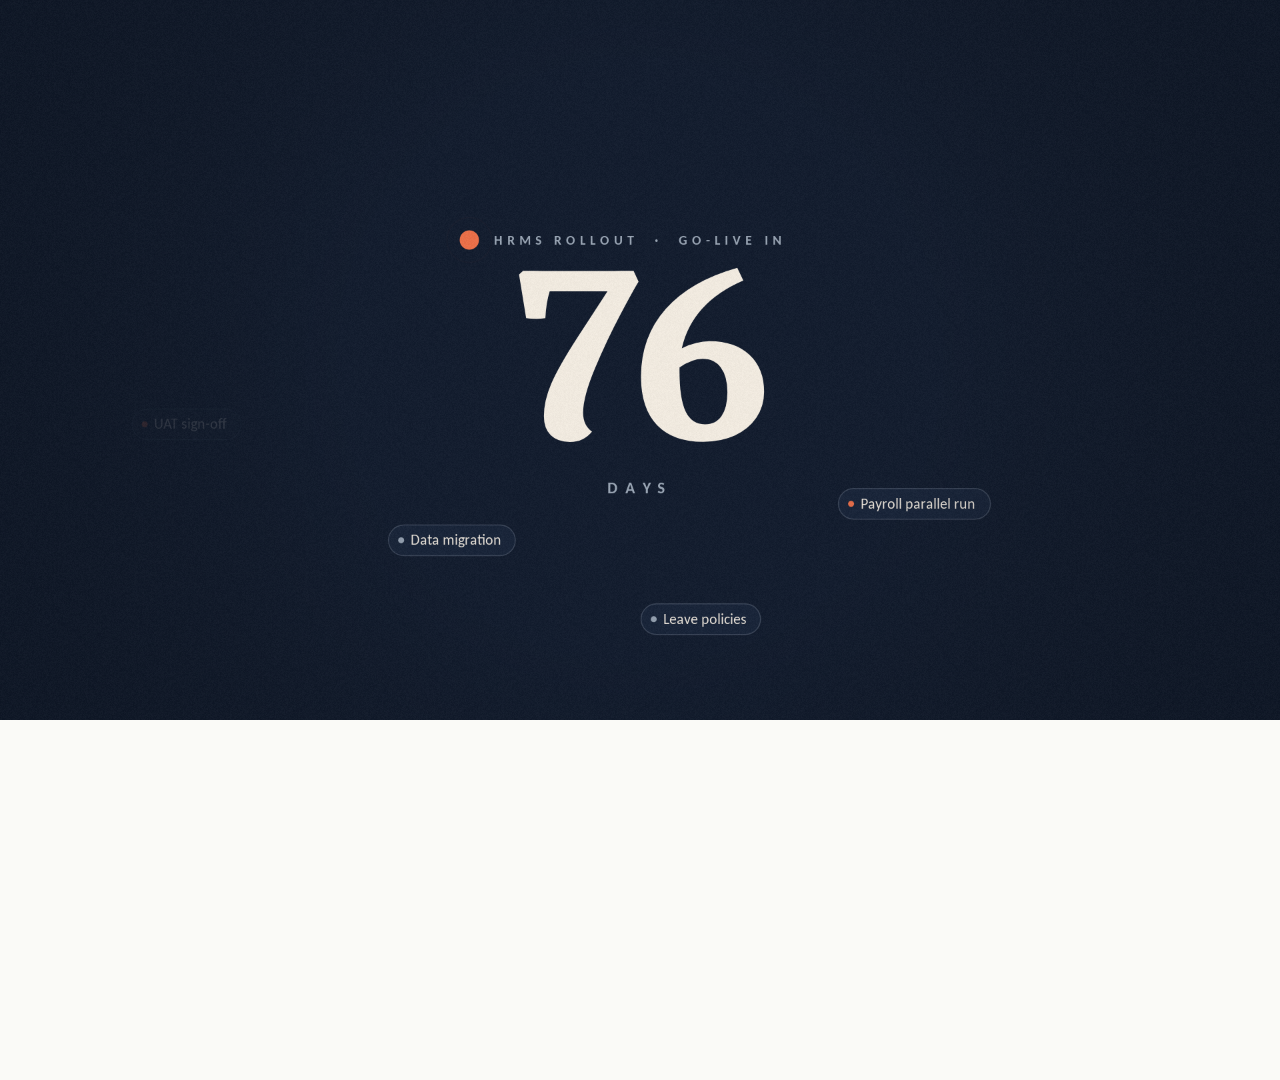
==== commit ad5bbfff: "Rebuild Satori Craft film to Brand Guidelines v1.0 Navy/coral/neutral palette at 60/30/10, Caladea/C" ====
--- a/satori-film/index.html
+++ b/satori-film/index.html
@@ -5,7 +5,7 @@
 <title>Satori Craft Film</title>
 <link rel="stylesheet" href="fonts.css">
 <style>
-  html,body{margin:0;background:#0C0C0E;overflow:hidden}
+  html,body{margin:0;background:#FAFAF7;overflow:hidden}
   #root{position:relative;width:1920px;height:1080px;overflow:hidden;transform-origin:0 0}
   canvas{position:absolute;left:0;top:0}
 </style>
@@ -14,20 +14,26 @@
 <div id="root"><canvas id="c" width="1920" height="1080"></canvas></div>
 <script>
 /* =====================================================================
-   SATORI CRAFT — 60s brand film.
-   Idea: an HRMS rollout is noise. Satori is the moment it all makes sense.
-   The ensō (one brush stroke circle) is the device: it stops the chaos,
-   becomes the mark, the module ring, the timeline, and the end card.
+   SATORI CRAFT — 60s brand film, built to Brand Guidelines v1.0.
+   Story (from the guidelines): HR tech transformations are confusing for
+   months, then clear in an instant. The tangle of a rollout resolves into
+   the mark — a lotus opening into a sunrise.
+   Colour 60/30/10: neutrals dominate, navy anchors, coral sparks.
+   Type: Cambria (Caladea) for headlines and big stats, Calibri (Carlito)
+   for body, labels and letter-spaced eyebrows.
    Every frame is a pure function of t. 120 BPM — cuts land on the beat.
    ===================================================================== */
 const W=1920,H=1080,CX=960,CY=540,DURATION=60;
 const cv=document.getElementById('c'),g=cv.getContext('2d');
 
-/* Palette & type (original: sumi ink, rice paper, hanko vermilion) */
-const B={ink:'#0C0C0E',ink2:'#16161A',ink3:'#222228',line:'#2E2E35',paper:'#F3EEE4',paper2:'#FBF8F2',rule:'#DDD5C6',
-  stone:'#8C877D',stoneD:'#5E5A53',ver:'#E4472A',verD:'#B8341C'};
-const F={a:'Archivo',s:'"Instrument Serif"',m:'"JetBrains Mono"',j:'"WenQuanYi Zen Hei"'};
-const COPY={url:'satoricraft.com',name:'Satori Craft',cta:'Talk to a practitioner',tag:'Clarity, delivered.'};
+const B={navy:'#143A66',navy2:'#1D4674',navy3:'#2A5585',coral:'#EE6F47',char:'#101A2C',char2:'#172338',
+  slate:'#5C6B7F',slateL:'#9AA6B5',sand:'#F5EEE3',off:'#FAFAF7',white:'#FFFFFF',rule:'#E6DED1'};
+const F={h:'Caladea',b:'Carlito',j:'"WenQuanYi Zen Hei"'};
+const COPY={url:'satoricraft.com',cta:'Talk to a practitioner'};
+
+/* logo assets (from the guidelines PDF). Mark centre in the 480×356 lockup: (237,144), r≈95; wordmark rows 272–314. */
+const IMG={full:new Image(),white:new Image()};IMG.full.src='assets/logo-full.png';IMG.white.src='assets/logo-white.png';
+const LK={cx:237,cy:144,r:95,wy0:268,wy1:318};
 
 /* ---------- math ---------- */
 const clamp=(v,a=0,b=1)=>v<a?a:v>b?b:v;
@@ -51,16 +57,16 @@
 
 /* ---------- type ---------- */
 let T=0,FI=0;
-function font(size,fam=F.a,weight=400,italic=false,ls=0){g.font=`${italic?'italic ':''}${weight} ${size}px ${fam}`;g.letterSpacing=ls+'px'}
-function measure(str,o){font(o.size,o.fam||F.a,o.weight??400,o.italic,o.ls||0);return g.measureText(str).width}
+function font(size,fam=F.b,weight=400,italic=false,ls=0){g.font=`${italic?'italic ':''}${weight} ${size}px ${fam}`;g.letterSpacing=ls+'px'}
+function measure(str,o){font(o.size,o.fam||F.b,o.weight??400,o.italic,o.ls||0);return g.measureText(str).width}
 function txt(str,x,y,o){
-  const{size=20,fam=F.a,weight=400,italic=false,ls=0,fill=B.paper,align='left',alpha=1}=o;
+  const{size=20,fam=F.b,weight=400,italic=false,ls=0,fill=B.navy,align='left',alpha=1}=o;
   if(alpha<=0)return 0;font(size,fam,weight,italic,ls);g.textAlign=align;g.textBaseline='alphabetic';
   const ga=g.globalAlpha;g.globalAlpha=ga*alpha;g.fillStyle=fill;g.fillText(str,x,y);g.globalAlpha=ga;g.textAlign='left';
   return g.measureText(str).width;
 }
 function reveal(str,x,y,o){
-  const{size=100,fam=F.a,weight=400,italic=false,ls=0,fill=B.paper,align='left',t0=0,st=.03,dur=.8,rise=1.05,
+  const{size=100,fam=F.h,weight=400,italic=false,ls=0,fill=B.navy,align='left',t0=0,st=.03,dur=.8,rise=1.05,
     ez=E.outQuint,out=null,outDur=.45,outSt=.012,clip=true,alpha=1,t=T}=o;
   font(size,fam,weight,italic,ls);
   const w=g.measureText(str).width;
@@ -81,7 +87,11 @@
   }
   g.restore();return w;
 }
-/* typewriter: returns visible string */
+/* a headline in two colours: navy voice, coral spark (guidelines: second half of a headline) */
+function reveal2(parts,cx,y,o){
+  const ws=parts.map(p=>measure(p.s,{...o,...p}));let x=cx-ws.reduce((a,b)=>a+b,0)/2;
+  parts.forEach((p,i)=>{reveal(p.s,x,y,{...o,...p,t0:(o.t0||0)+(p.dt||0)});x+=ws[i]});
+}
 const typed=(s,t0,cps,t=T)=>s.slice(0,Math.max(0,Math.floor((t-t0)*cps)));
 function rr(x,y,w,h,r){g.beginPath();g.roundRect(x,y,w,h,r)}
 function dot(x,y,r,col,a=1){if(r<=.05||a<=0)return;const ga=g.globalAlpha;g.globalAlpha=ga*a;g.fillStyle=col;g.beginPath();g.arc(x,y,r,0,7);g.fill();g.globalAlpha=ga}
@@ -94,57 +104,84 @@
   g.stroke();g.restore()}
 function lock(x,y,s,col,closed=1){g.save();g.translate(x,y);g.scale(s,s);g.fillStyle=col;g.strokeStyle=col;g.lineWidth=.13;
   rr(-.42,-.05,.84,.62,.1);g.fill();g.beginPath();g.arc(0,-.05-.12*(1-closed),.28,Math.PI,0);g.lineTo(.28,-.05);g.moveTo(-.28,-.05-.12*(1-closed));g.lineTo(-.28,-.05);g.stroke();g.restore()}
-
-/* ---------- the ensō: one brush stroke, bristle by bristle ---------- */
-function enso(cx,cy,R,p,o={}){
-  const{col=B.ink,w=R*.17,a0=-2.25,sweep=Math.PI*1.82,seed=3,alpha=1,splat=true,nb=34}=o;
-  if(p<=0||alpha<=0)return;
-  p=Math.min(p,1);
-  const steps=Math.max(3,Math.ceil(320*p));
-  g.save();g.globalAlpha*=alpha;g.strokeStyle=col;g.fillStyle=col;g.lineCap='round';g.lineJoin='round';
-  const wid=s=>w*Math.min(1,Math.sqrt(s/.03+.15))*(1-.45*s)*(1+.12*Math.sin(s*11+seed))*(1-.75*inv(.84,1,s));
-  const rad=s=>R*(1+.02*Math.sin(s*7.3+seed)+.011*Math.sin(s*19+seed*2)-.03*s);
-  for(let b=0;b<nb;b++){
-    const ob=b/(nb-1)-.5,hb=hash(b*7.1+seed);
-    g.lineWidth=Math.max(.7,w/nb*2.4*(.65+.7*hb));
-    let pen=false;g.beginPath();
-    for(let i=0;i<=steps;i++){
-      const s=p*i/steps,a=a0+sweep*s,r=rad(s)+ob*wid(s);
-      const dry=inv(.3,1,s)**1.2;
-      const n=.5+.5*Math.sin(s*(5+hb*16)+hb*40)*Math.cos(s*(3+hb*9)+hb*9);
-      const inked=n+.3>dry*1.25+Math.abs(ob)*dry*.9;
-      if(inked){const X=cx+Math.cos(a)*r,Y=cy+Math.sin(a)*r;pen?g.lineTo(X,Y):g.moveTo(X,Y);pen=true}else pen=false;
-    }
-    g.stroke();
-  }
-  const r0=rad(0),sx=cx+Math.cos(a0)*r0,sy=cy+Math.sin(a0)*r0;
-  g.beginPath();g.ellipse(sx,sy,w*.58,w*.46,a0,0,7);g.fill();
-  if(splat&&p>.03){const r=rng(seed*91);for(let k=0;k<9;k++){const ang=r()*7,d=w*(.8+r()*1.6),rr_=w*(.03+r()*.09);
-    dot(sx+Math.cos(ang)*d,sy+Math.sin(ang)*d,rr_*clamp(p*8),col)}}
-  g.restore();
-}
-/* the mark: ensō + a vermilion point at its centre */
-function mark(cx,cy,R,p,{col=B.paper,dotA=1,alpha=1}={}){
-  enso(cx,cy,R,p,{col,w:R*.2,alpha,splat:false,nb:22,seed:5});
-  dot(cx,cy,R*.16*clamp(spring(p-.55,1.3,6),0,1.3),B.ver,dotA*alpha);
+function eyebrow(num,label,x,y,{t0=0,fill=B.slate,numFill=B.coral,size=15,align='left',t=T}={}){
+  const a=E.outCubic(inv(t0,t0+.4,t));if(a<=0)return;
+  const nw=num?measure(num,{size,weight:700,ls:size*.35})+size*1.2:0;const lw=measure(label,{size,weight:700,ls:size*.35});
+  const x0=align==='center'?x-(nw+lw)/2:x;
+  g.save();g.globalAlpha*=a;g.beginPath();g.rect(x0-4,y-size*1.4,(nw+lw)*E.outQuint(inv(t0,t0+.6,t))+8,size*2);g.clip();
+  if(num)txt(num,x0,y,{size,weight:700,ls:size*.35,fill:numFill});txt(label,x0+nw,y,{size,weight:700,ls:size*.35,fill});g.restore();
+}
+
+/* =====================================================================
+   THE MARK — lotus opening into a sunrise. Vector trace used only while it
+   builds; once settled, the approved lockup artwork is shown.
+   Unit geometry: circle centre (0,0), centre-line radius 1.
+   ===================================================================== */
+const MK_LW=.085;
+const Q=(p0,c,p1)=>s=>{const u=1-s;return[u*u*p0[0]+2*u*s*c[0]+s*s*p1[0],u*u*p0[1]+2*u*s*c[1]+s*s*p1[1]]};
+const L_=(p0,p1)=>s=>[lerp(p0[0],p1[0],s),lerp(p0[1],p1[1],s)];
+const ARC=(cx,cy,r,a0,a1)=>s=>{const a=lerp(a0,a1,s);return[cx+Math.cos(a)*r,cy+Math.sin(a)*r]};
+const MK={
+  circle:ARC(0,0,1,Math.PI/2,Math.PI/2+Math.PI*2),
+  petalL:Q([-.073,.965],[-.132,.045],[-.764,-.174]),petalR:Q([.073,.965],[.132,.045],[.764,-.174]),
+  branchL:Q([-.99,.05],[-.58,.06],[-.47,.4]),branchR:Q([.99,.05],[.58,.06],[.47,.4]),
+  sun:ARC(0,.2,.27,Math.PI+.13,Math.PI*2-.13),
+  rayC:L_([0,-.07],[0,-.72]),rayL:L_([-.13,-.04],[-.42,-.53]),rayR:L_([.13,-.04],[.42,-.53]),
+};
+const MK_DOTS=[[-.425,.47],[.425,.47]];
+function strokePath(fn,cx,cy,r,p0,p1,col,lw,cap='butt'){
+  if(p1<=p0)return;const n=Math.max(2,Math.ceil(60*(p1-p0)));
+  g.strokeStyle=col;g.lineWidth=lw;g.lineCap=cap;g.lineJoin='round';g.beginPath();
+  for(let i=0;i<=n;i++){const[u,v]=fn(lerp(p0,p1,i/n));const X=cx+u*r,Y=cy+v*r;i?g.lineTo(X,Y):g.moveTo(X,Y)}g.stroke();
+}
+/* k: 0→1 build progress. order: 'lotus' (circle first) or 'sun' (sun first) */
+function markV(cx,cy,r,k,{navy=B.navy,coral=B.coral,order='lotus',alpha=1}={}){
+  if(k<=0||alpha<=0)return;
+  const lw=r*MK_LW;g.save();g.globalAlpha*=alpha;
+  const S=order==='sun'?{sun:[0,.25],ray:[.18,.5],petal:[.3,.7],branch:[.5,.85],dot:[.8,.95],circle:[.35,1]}
+                      :{circle:[0,.45],petal:[.2,.6],branch:[.4,.7],dot:[.65,.8],sun:[.6,.85],ray:[.75,1]};
+  const P=([a,b])=>E.inOutCubic(inv(a,b,k));
+  const pc=P(S.circle);
+  if(pc>0){strokePath(MK.circle,cx,cy,r,.5-pc/2,.5+pc/2,navy,lw)}
+  const pp=P(S.petal);strokePath(MK.petalL,cx,cy,r,0,pp,navy,lw);strokePath(MK.petalR,cx,cy,r,0,pp,navy,lw);
+  const pb=P(S.branch);strokePath(MK.branchL,cx,cy,r,0,pb,navy,lw);strokePath(MK.branchR,cx,cy,r,0,pb,navy,lw);
+  const pd=clamp(spring(k-S.dot[0],1.2,7)*(k>S.dot[0]?1:0),0,1.2);MK_DOTS.forEach(([u,v])=>dot(cx+u*r,cy+v*r,r*.085*pd,navy));
+  // sun rises: arc grows from its centre outwards, lifting slightly
+  const ps=P(S.sun);if(ps>0){g.save();g.beginPath();g.arc(cx,cy,r,0,7);g.clip();const lift=(1-ps)*r*.25;
+    strokePath(MK.sun,cx,cy+lift,r,.5-ps/2,.5+ps/2,coral,lw);g.restore()}
+  const pr=P(S.ray);[['rayC',0],['rayL',.12],['rayR',.12]].forEach(([n,d])=>{const q=E.outCubic(inv(d,d+.88,pr));strokePath(MK[n],cx,cy,r,0,q,coral,lw)});
+  g.restore();
+}
+/* approved lockup artwork: mark centre at (mx,my), scale s (1 = mark radius 95px) */
+function lockupImg(mx,my,s,{variant='full',alpha=1,markA=1,wordP=1}={}){
+  const im=variant==='white'?IMG.white:IMG.full;if(!im.complete||alpha<=0)return;
+  const x0=mx-LK.cx*s,y0=my-LK.cy*s;
+  g.save();g.globalAlpha*=alpha;
+  if(markA>0){g.save();g.globalAlpha*=markA;g.drawImage(im,0,0,480,LK.wy0-8,x0,y0,480*s,(LK.wy0-8)*s);g.restore()}
+  if(wordP>0){const wx0=x0+40*s,ww=400*s;g.save();g.beginPath();g.rect(wx0,y0+(LK.wy0-4)*s,ww*wordP,(LK.wy1-LK.wy0+10)*s);g.clip();
+    const lift=(1-E.outQuint(wordP))*14*s;g.drawImage(im,0,LK.wy0-4,480,LK.wy1-LK.wy0+10,x0,y0+(LK.wy0-4)*s+lift,480*s,(LK.wy1-LK.wy0+10)*s);g.restore()}
+  g.restore();
 }
 
 const GRAIN=[...Array(6)].map((_,k)=>{const c=document.createElement('canvas');c.width=c.height=256;const gg=c.getContext('2d');const d=gg.createImageData(256,256);const r=rng(99+k);
   for(let i=0;i<d.data.length;i+=4){const v=r()*255;d.data[i]=d.data[i+1]=d.data[i+2]=v;d.data[i+3]=255}gg.putImageData(d,0,0);return c});
 
 /* =====================================================================
-   DATA (all cue times live here; cues.js exports them for the score)
+   DATA — every cue time lives here; cues.js exports them for the score.
    ===================================================================== */
 const count=t=>Math.round(90*(1-E.inCubic(inv(.6,3.5,t))));
 const CHIPS=['Payroll parallel run','Leave policies','Data migration','UAT sign-off','Integrations','Training','Statutory reports','Cut-over plan'];
-const SLAMS=[[4.0,'Payroll.','A'],[4.5,'Leave.','C'],[5.0,'Attendance.','A'],[5.5,'Onboarding.','D'],[6.0,'Performance.','B'],
-  [6.5,'Compensation.','A'],[7.0,'Compliance.','C'],[7.5,'Data migration.','A'],[8.0,'Integrations.','D'],[8.5,'UAT, round four.','B'],
-  [9.0,'Change requests.','A'],[9.5,'Adoption?','C'],[10.0,'Go-live moved.','B'],[10.5,'Again.','A'],[11.0,'Who owns this?','D'],[11.5,'Breathe.','E']];
+const SLAMS=[[4.0,'Payroll','A'],[4.5,'Leave','C'],[5.0,'Attendance','A'],[5.5,'Onboarding','D'],[6.0,'Performance','B'],
+  [6.5,'Compensation','A'],[7.0,'Compliance','C'],[7.5,'Data migration','A'],[8.0,'Integrations','D'],[8.5,'UAT, round four','B'],
+  [9.0,'Change requests','A'],[9.5,'Adoption?','C'],[10.0,'Go-live moved','X'],[10.5,'Again','A'],[11.0,'Who owns this?','D']];
 const CARDS=[[4.25,330,250,'Payroll mismatch','214 rows · March cycle'],[4.9,1500,800,'UAT round 4 failed','12 open defects'],
   [5.6,1520,230,'Go-live moved','+3 weeks'],[6.3,330,820,'leave_policy_v7_FINAL.xlsx','edited by 6 people'],
   [7.1,1080,150,'Integration timeout','GL export · retry 5'],[7.8,330,540,'Who approved this?','no owner assigned'],
   [8.4,1590,520,'Attendance rules','night shift · conflict'],[9.0,760,910,'Data migration','38% · stalled'],
   [9.6,1230,930,'Adoption','22% logins this week'],[10.2,760,160,'Change request #41','scope creep'],[10.7,1590,660,'Statutory report','due tomorrow']];
+const SAT={cx:CX,cy:430,r:190};           // the mark at its moment of clarity
+const MORPH=[12.1,13.25];                 // tangle → mark
+const TRIPLE=[[19.5,'Not assembly.'],[20.0,'Not theatre.'],[20.5,'Craft.']];
 const MODULES=['Core HR','Onboarding','Attendance','Leave','Payroll','Performance','Compensation','Recruitment','Learning',
   'Engagement','Helpdesk','Travel','Expenses','Separation','Workflows','Analytics','Talent'];
 const CFG=MODULES.map((_,i)=>22.45+i*.19);
@@ -154,6 +191,7 @@
   ['#2384','Integration · GL export'],['#2385','Attendance rule · night shift'],['#2386','Performance cycle launch'],
   ['#2387','Statutory report · PF / ESI'],['#2388','Release regression check']];
 const TK_T=TICKETS.map((_,i)=>30.55+i*.5),TK_R=TK_T.map(v=>v+1.1),TK_M=['12m','8m','21m','34m','9m','16m','11m','27m'];
+const SVC=[[34.5,'Implement.'],[35.0,'Run.'],[35.5,'Extend with AI.']];
 const MSG=[{t0:36.35,who:'user',role:'HRBP · Sales',s:'Which of my team are at attrition risk?'},
   {t0:37.45,who:'agent',s:'3 people in Sales. Here is why.'},
   {t0:38.6,who:'user',role:'Manager · Sales',s:'Show me salaries for Finance.'},
@@ -161,10 +199,10 @@
 const ROWS=['Sales','Finance','Sales','Ops','Finance','Sales','HR','Finance','Ops','Sales'];
 const LOCK_T=ROWS.map((d,i)=>d==='Finance'?39.7+i*.06:null).filter(v=>v!=null);
 const STAMP=40.7;
-const PANES=[{e:42.6,from:[-1,0],bg:B.ink2,num:'300+',lab:'enterprise engagements',fg:B.paper,sub:B.stone},
-  {e:42.95,from:[0,-1],bg:B.ver,num:'100+',lab:'implementations personally led',fg:B.ink,sub:A(B.ink,.7)},
-  {e:43.3,from:[0,1],bg:B.paper,num:'56+',lab:'combined years in HR tech',fg:B.ink,sub:B.stoneD},
-  {e:43.65,from:[1,0],bg:B.ink3,num:'95%+',lab:'on-time delivery',fg:B.paper,sub:B.stone}];
+const PANES=[{e:42.6,from:[-1,0],bg:B.navy,num:'300+',lab:'enterprise engagements',fg:B.coral,sub:B.slateL},
+  {e:42.95,from:[0,-1],bg:B.coral,num:'100+',lab:'HRMS rollouts personally led',fg:B.navy,sub:A(B.navy,.8)},
+  {e:43.3,from:[0,1],bg:B.sand,num:'56+',lab:'combined years in HR tech',fg:B.coral,sub:B.slate},
+  {e:43.65,from:[1,0],bg:B.off,num:'95%+',lab:'on-time delivery',fg:B.navy,sub:B.slate}];
 const PANE_OUT=46.35;
 const MAPX=lon=>180+(lon-40)/85*1560,MAPY=lat=>900-(lat+10)/45*760;
 const HOME={n:'Bengaluru',lon:77.6,lat:13.0};
@@ -172,32 +210,25 @@
   ['Bangkok',100.5,13.7],['Kuala Lumpur',101.7,3.1],['Singapore',103.8,1.35],['Jakarta',106.8,-6.2],['Manila',121,14.6]]
   .map(([n,lon,lat],i)=>({n,x:MAPX(lon),y:MAPY(lat),t0:49.85+i*.2}));
 const HX=MAPX(HOME.lon),HY=MAPY(HOME.lat);
-const ENDLOCK={R:118,y:420};
+const END={s:1.3,my:330};                  // end-card lockup: scale and mark centre
 
 /* =====================================================================
    SCENES
    ===================================================================== */
-function bgFill(col){g.fillStyle=col;g.fillRect(-50,-50,W+100,H+100)}
-
-/* ---- 0–4: the countdown ---- */
+function bgFill(col){g.fillStyle=col;g.fillRect(-60,-60,W+120,H+120)}
+
+/* ---- 0–4: the countdown (charcoal: the problem space) ---- */
 function sHook(t){
   const n=count(t),hit=t>=3.5;
-  // the vermilion point: centre at frame 0, rises to become the "recording" light
-  const up=E.inOutCubic(inv(.35,.8,t));
-  const beat=Math.exp(-frac(t*2)*7);
-  const numY=CY+120;
-  font(380,F.a,700,false,-14);const nw=g.measureText(String(n)).width;
+  const up=E.inOutCubic(inv(.35,.8,t));const beat=Math.exp(-frac(t*2)*7);const numY=CY+120;
+  font(380,F.h,700,false,-10);const nw=g.measureText(String(n)).width;
   const dx=lerp(CX,CX-nw/2-70,up),dy=lerp(CY,numY-300,up);
-  dot(dx,dy,lerp(22+10*beat,14+5*beat,up)*clamp(spring(t+.08,1.4,8),0,1.3),B.ver);
-  ring(dx,dy,30+beat*40,B.ver,2,beat*.5*(1-up*.6));
-  reveal('HRMS ROLLOUT · GO-LIVE IN',CX,numY-300+7,{size:20,fam:F.m,weight:500,ls:5,fill:B.stone,align:'center',t0:.45,st:.015,dur:.5,t});
-  if(t>.55){
-    const k=E.outExpo(inv(.55,.95,t));
-    g.save();g.translate(CX,numY);g.scale(lerp(1.25,1,k),lerp(1.25,1,k));
-    txt(String(n),0,0,{size:380,weight:700,ls:-14,fill:hit?B.ver:B.paper,align:'center',alpha:k});
-    g.restore();
-    reveal('DAYS',CX,numY+80,{size:24,fam:F.m,weight:500,ls:10,fill:B.stone,align:'center',t0:.8,st:.03,dur:.5,t});
-  }
+  dot(dx,dy,lerp(22+10*beat,14+5*beat,up)*clamp(spring(t+.08,1.4,8),0,1.3),B.coral);
+  ring(dx,dy,30+beat*40,B.coral,2,beat*.5*(1-up*.6));
+  reveal('HRMS ROLLOUT  ·  GO-LIVE IN',CX,numY-300+7,{size:20,fam:F.b,weight:700,ls:7,fill:B.slateL,align:'center',t0:.45,st:.015,dur:.5,t});
+  if(t>.55){const k=E.outExpo(inv(.55,.95,t));g.save();g.translate(CX,numY);g.scale(lerp(1.25,1,k),lerp(1.25,1,k));
+    txt(String(n),0,0,{size:380,fam:F.h,weight:700,ls:-10,fill:hit?B.coral:B.sand,align:'center',alpha:k});g.restore();
+    reveal('DAYS',CX,numY+80,{size:24,fam:F.b,weight:700,ls:12,fill:B.slateL,align:'center',t0:.8,st:.03,dur:.5,t})}
   drawChips(t);
 }
 function chipPos(i,t){
@@ -205,411 +236,400 @@
   const sp=.25+2.2*inv(1.5,11.5,t)**1.6;
   const ang=base+(t-1.35)*sp+Math.sin(t*1.7+i)*.15*inv(4,11,t);
   const R=lerp(1.4,1,E.outQuint(inv(0,.7,a)))*(500+Math.sin(i*2.3)*60)*(1+.08*Math.sin(t*3+i));
-  const ex=E.inExpo(inv(11.3,11.9,t));
+  const ex=E.inExpo(inv(11.2,11.8,t));
   return{x:CX+Math.cos(ang)*R*(1+ex*1.6),y:CY+30+Math.sin(ang)*R*.62*(1+ex*1.6),a:clamp(a*4)*(1-ex)};
 }
 function drawChips(t){
   CHIPS.forEach((s,i)=>{const p=chipPos(i,t);if(p.a<=0)return;
-    font(22,F.m,500,false,.5);const w=g.measureText(s).width+48;
-    g.save();g.globalAlpha=p.a*(t>4?.55:.95);rr(p.x-w/2,p.y-23,w,46,23);g.fillStyle=B.ink3;g.fill();g.strokeStyle=B.line;g.lineWidth=1.5;g.stroke();
-    dot(p.x-w/2+18,p.y,4,i%3===0?B.ver:B.stone);txt(s,p.x-w/2+32,p.y+8,{size:22,fam:F.m,weight:500,ls:.5,fill:B.paper});g.restore()});
-}
-
-/* ---- 4–12: noise ---- */
+    font(22,F.b,400,false,.3);const w=g.measureText(s).width+50;
+    g.save();g.globalAlpha=p.a*(t>4?.6:.95);rr(p.x-w/2,p.y-23,w,46,23);g.fillStyle=B.char2;g.fill();g.strokeStyle=A(B.slateL,.3);g.lineWidth=1.5;g.stroke();
+    dot(p.x-w/2+19,p.y,4.5,i%3===0?B.coral:B.slateL);txt(s,p.x-w/2+33,p.y+7,{size:22,fill:B.sand});g.restore()});
+}
+
+/* ---- 4–12: the noise ---- */
 const NET=(()=>{const r=rng(21);const nodes=[...Array(17)].map(()=>({x:120+r()*1680,y:110+r()*860,f:r()*6}));
-  const edges=[...Array(46)].map((_,i)=>({a:Math.floor(r()*17),b:Math.floor(r()*17),t0:4.05+i*.16,v:r()<.2,bend:(r()-.5)*600}));return{nodes,edges}})();
+  const edges=[...Array(48)].map((_,i)=>({a:Math.floor(r()*17),b:(Math.floor(r()*16)+1+i)%17,t0:4.05+i*.15,v:r()<.2,bend:(r()-.5)*600,h:r()}));return{nodes,edges}})();
+/* each tangled edge resolves onto one stroke of the mark */
+const TARGETS=[['circle',0,.125],['circle',.125,.25],['circle',.25,.375],['circle',.375,.5],['circle',.5,.625],['circle',.625,.75],['circle',.75,.875],['circle',.875,1],
+  ['petalL',0,1],['petalR',0,1],['branchL',0,1],['branchR',0,1],['sun',0,1],['rayC',0,1],['rayL',0,1],['rayR',0,1]];
+function edgePts(e,t,shake){
+  const A_=NET.nodes[e.a],B_=NET.nodes[e.b];const w1=Math.sin(t*2+e.bend)*40*shake;
+  const mx=(A_.x+B_.x)/2+e.bend*.5+w1,my=(A_.y+B_.y)/2-e.bend*.4;
+  return s=>{const u=1-s;return[u*u*A_.x+2*u*s*mx+s*s*B_.x,u*u*A_.y+2*u*s*my+s*s*B_.y]};
+}
+function drawNet(t,{onLight=false}={}){
+  const shake=inv(4,11.4,t)*(1-inv(11.5,12.1,t));
+  NET.edges.forEach((e,i)=>{if(t<e.t0||e.a===e.b)return;const grow=E.outCubic(inv(e.t0,e.t0+.5,t));
+    const tg=TARGETS[i%16];const coralT=['sun','rayC','rayL','rayR'].includes(tg[0]);
+    const mk=E.inOutCubic(inv(MORPH[0]+e.h*.35,MORPH[1]-.35+e.h*.35,t));
+    const src=edgePts(e,t,shake),dst=MK[tg[0]];
+    const col=onLight?mix(B.slateL,coralT?B.coral:B.navy,mk):(e.v?A(B.coral,.6):A(B.slateL,.3));
+    g.strokeStyle=col;g.lineWidth=lerp(e.v?2:1.4,SAT.r*MK_LW,mk);g.lineCap='butt';g.lineJoin='round';g.beginPath();
+    for(let k=0;k<=30;k++){const s=k/30*lerp(grow,1,mk);const[ax,ay]=src(s);const[u,v]=dst(lerp(tg[1],tg[2],k/30));
+      const lift=tg[0]==='sun'?(1-mk)*SAT.r*.25:0;const X=lerp(ax,SAT.cx+u*SAT.r,mk),Y=lerp(ay,SAT.cy+v*SAT.r+lift,mk);k?g.lineTo(X,Y):g.moveTo(X,Y)}
+    g.stroke()});
+  NET.nodes.forEach((nd,i)=>{const a=clamp((t-4-i*.08)*3)*(1-inv(MORPH[0],MORPH[0]+.4,t));
+    dot(nd.x+Math.sin(t*3+nd.f)*6*shake,nd.y+Math.cos(t*2.6+nd.f)*6*shake,5,onLight?B.slateL:B.slateL,a*.8)});
+}
 function sChaos(t){
-  const shake=inv(4,11.4,t);
-  // tangled network
-  g.save();
-  NET.edges.forEach(e=>{if(t<e.t0||e.a===e.b)return;const p=E.outCubic(inv(e.t0,e.t0+.5,t));
-    const A_=NET.nodes[e.a],B_=NET.nodes[e.b];const w1=Math.sin(t*2+e.bend)*40*shake;
-    const mx=(A_.x+B_.x)/2+e.bend*.5+w1,my=(A_.y+B_.y)/2-e.bend*.4;
-    g.strokeStyle=e.v?A(B.ver,.55):A(B.stone,.28);g.lineWidth=e.v?2:1.4;g.beginPath();g.moveTo(A_.x,A_.y);
-    for(let i=1;i<=24;i++){const s=i/24*p,u=1-s;g.lineTo(u*u*A_.x+2*u*s*mx+s*s*B_.x,u*u*A_.y+2*u*s*my+s*s*B_.y)}g.stroke()});
-  NET.nodes.forEach((nd,i)=>{const a=clamp((t-4-i*.08)*3);dot(nd.x+Math.sin(t*3+nd.f)*6*shake,nd.y+Math.cos(t*2.6+nd.f)*6*shake,5,B.stone,a*.8)});
-  g.restore();
-  drawChips(t);
-  // alert cards
-  CARDS.forEach(([t0,x,y,a,b],i)=>{if(t<t0)return;const age=t-t0,k=E.outBack(inv(0,.35,age));const ex=E.inExpo(inv(11.4,11.85,t));
+  drawNet(t);drawChips(t);
+  CARDS.forEach(([t0,x,y,a,b],i)=>{if(t<t0)return;const age=t-t0,k=E.outBack(inv(0,.35,age));const ex=E.inExpo(inv(11.2,11.7,t));
     const cx=x+(x-CX)*ex*1.4,cy=y-age*10+(y-CY)*ex*1.4;
-    font(22,F.m,500,false,0);const w=Math.max(g.measureText(a).width,measure(b,{size:16,fam:F.m}))+64;const h=86;
-    g.save();g.translate(cx,cy);g.rotate((hash(i+4)-.5)*.08);g.scale(lerp(.6,1,k),lerp(.6,1,k));g.globalAlpha=clamp(age*5)*(1-ex)*.92;
-    rr(-w/2,-h/2,w,h,10);g.fillStyle=B.paper2;g.fill();g.fillStyle=B.ver;g.fillRect(-w/2,-h/2+14,5,h-28);
-    txt(a,-w/2+30,-4,{size:22,fam:F.m,weight:500,fill:B.ink});txt(b,-w/2+30,24,{size:16,fam:F.m,fill:B.stoneD});g.restore()});
-  // word slams
+    font(23,F.b,700,false,0);const w=Math.max(g.measureText(a).width,measure(b,{size:18}))+64;const h=88;
+    g.save();g.translate(cx,cy);g.rotate((hash(i+4)-.5)*.08);g.scale(lerp(.6,1,k),lerp(.6,1,k));g.globalAlpha=clamp(age*5)*(1-ex)*.94;
+    rr(-w/2,-h/2,w,h,10);g.fillStyle=B.off;g.fill();g.fillStyle=B.coral;g.fillRect(-w/2,-h/2+14,5,h-28);
+    txt(a,-w/2+30,-5,{size:23,weight:700,fill:B.navy});txt(b,-w/2+30,24,{size:18,fill:B.slate});g.restore()});
   let k=-1;for(let i=0;i<SLAMS.length;i++)if(t>=SLAMS[i][0])k=i;
-  if(k<0)return;
-  const[s0,word,st]=SLAMS[k],age=t-s0;
-  if(st==='E'){drawBreathe(t);return}
-  if(age>.5)return;
-  const pop=1+.3*(1-E.outExpo(inv(0,.22,age))),rot=(hash(k*3)-.5)*.05;
-  let size=st==='C'?270:230;const fam=st==='C'?F.s:F.a,weight=st==='C'?400:700,italic=st==='C';
-  const mw=measure(word,{size,fam,weight,italic,ls:st==='C'?0:-size*.035});if(mw>1640)size*=1640/mw;
-  if(st==='B'){g.fillStyle=B.ver;g.fillRect(-50,-50,W+100,H+100)}
-  g.save();g.translate(CX+(hash(k)-.5)*80,CY+60+(hash(k+9)-.5)*60);g.rotate(rot);g.scale(pop,pop);
-  font(size,fam,weight,italic,st==='C'?0:-size*.035);g.textAlign='center';
-  if(st==='D'){g.lineWidth=3;g.strokeStyle=B.paper;g.strokeText(word,0,size*.35);
-    const wp=E.outQuint(inv(.05,.35,age));const ww=g.measureText(word).width;g.save();g.beginPath();g.rect(-ww/2,-size,ww*wp,size*2);g.clip();g.fillStyle=B.paper;g.fillText(word,0,size*.35);g.restore()}
-  else{g.fillStyle=st==='B'?B.ink:B.paper;g.fillText(word,0,size*.35)}
-  g.restore();
-}
-function drawBreathe(t){
-  // everything recedes; one quiet word
-  g.fillStyle=A(B.ink,E.outCubic(inv(11.5,11.75,t))*.9);g.fillRect(-50,-50,W+100,H+100);
-  reveal('Breathe.',CX,CY+40,{size:150,fam:F.s,italic:true,fill:B.paper,align:'center',t0:11.52,st:.05,dur:.6,out:11.88,outDur:.12,outSt:.005,t});
-}
-
-/* ---- 12–16: satori ---- */
-const EN={R:330,a0:-2.25};
+  if(k>=0&&t<11.5){
+    const[s0,word,st]=SLAMS[k],age=t-s0;
+    if(age<=.5){
+      const pop=1+.3*(1-E.outExpo(inv(0,.22,age))),rot=(hash(k*3)-.5)*.05;
+      const serif=st==='C';let size=serif?260:230;const fam=serif?F.h:F.b,weight=serif?400:700,italic=serif;
+      const full=word+(word.endsWith('?')?'':'.');
+      const mw=measure(full,{size,fam,weight,italic,ls:serif?-2:-size*.02});if(mw>1640)size*=1640/mw;
+      if(st==='B')bgFill(B.navy);if(st==='X')bgFill(B.coral);
+      g.save();g.translate(CX+(hash(k)-.5)*80,CY+60+(hash(k+9)-.5)*60);g.rotate(rot);g.scale(pop,pop);
+      font(size,fam,weight,italic,serif?-2:-size*.02);const ww=g.measureText(full).width,w0=g.measureText(word).width;
+      const main=st==='X'?B.navy:B.sand;
+      if(st==='D'){g.lineWidth=3;g.strokeStyle=B.sand;g.strokeText(word,-ww/2,size*.35);
+        const wp=E.outQuint(inv(.05,.35,age));g.save();g.beginPath();g.rect(-ww/2,-size,w0*wp,size*2);g.clip();g.fillStyle=B.sand;g.fillText(word,-ww/2,size*.35);g.restore()}
+      else{g.fillStyle=main;g.fillText(word,-ww/2,size*.35)}
+      if(full!==word){g.fillStyle=st==='X'?B.off:B.coral;g.fillText('.',-ww/2+w0,size*.35)}
+      g.restore();
+    }
+  }
+  if(t>=11.5){g.fillStyle=A(B.char,E.outCubic(inv(11.5,11.7,t))*.85);g.fillRect(-60,-60,W+120,H+120);
+    reveal('Confusing for months…',CX,CY+30,{size:120,fam:F.h,italic:true,fill:B.sand,align:'center',t0:11.52,st:.02,dur:.45,out:11.95,outDur:.1,outSt:.003,t})}
+}
+
+/* ---- 12–16: satori (off-white: clarity) ---- */
 function sSatori(t){
-  bgFill(B.paper);
-  const zk=E.inExpo(inv(15.4,16,t));
-  g.save();
-  if(zk>0){const r0=EN.R,px=CX+Math.cos(EN.a0+.12)*r0,py=CY+Math.sin(EN.a0+.12)*r0;const z=Math.exp(zk*4.4);
-    g.translate(CX,CY);g.scale(z,z);g.translate(-lerp(CX,px,Math.min(1,zk*1.6)),-lerp(CY,py,Math.min(1,zk*1.6)))}
-  enso(CX,CY,EN.R,E.inOutSine(inv(12.2,13.2,t)),{col:B.ink,w:62,a0:EN.a0,seed:3});
-  g.restore();
-  if(zk>.02)return;
-  reveal('悟り',CX,CY-110,{size:40,fam:F.j,fill:B.ver,align:'center',ls:14,t0:13.4,st:.08,dur:.6,out:15.1,t});
-  reveal('Satori',CX,CY+45,{size:170,fam:F.s,fill:B.ink,align:'center',t0:13.3,st:.045,dur:.9,out:15.05,t});
-  reveal('N. — THE MOMENT EVERYTHING MAKES SENSE',CX,CY+EN.R+105,{size:18,fam:F.m,weight:500,ls:4,fill:B.stoneD,align:'center',t0:13.85,st:.008,dur:.5,out:15.0,outSt:.004,t});
+  bgFill(B.off);
+  if(t<MORPH[1]+.05)drawNet(t,{onLight:true});
+  else markV(SAT.cx,SAT.cy,SAT.r,1);
+  // the sun finishes rising after the lines land
+  if(t>=MORPH[1]){const a=t-MORPH[1];ring(SAT.cx,SAT.cy+SAT.r*.2,SAT.r*.3+a*260,B.coral,2,clamp(1-a*1.6)*.6)}
+  reveal2([{s:'…then clear ',fill:B.navy},{s:'in an instant.',fill:B.coral,dt:.18}],CX,760,{size:84,fam:F.h,italic:true,t0:13.4,st:.02,dur:.7,out:14.75,outSt:.006,outDur:.35});
+  eyebrow('','SA · TO · RI',CX,748,{t0:14.95,align:'center',size:20});
+  reveal('悟り',CX,700,{size:40,fam:F.j,fill:B.coral,align:'center',ls:10,t0:15.0,st:.06,dur:.5});
+  reveal2([{s:'a sudden moment of ',fill:B.navy},{s:'clarity.',fill:B.coral,dt:.3}],CX,830,{size:84,fam:F.h,t0:15.1,st:.02,dur:.7});
 }
 
 /* ---- 16–21: identity ---- */
-function lockup(t,cx,cy,sc,al){
-  const R=64*sc,size=150*sc;const tw=measure(COPY.name,{size,fam:F.s});const tot=R*2.3+44*sc+tw;const left=cx-tot/2;
-  return{mx:left+R*1.15,my:cy,R,tx:left+R*2.3+44*sc,size,al};
-}
 function sIdentity(t){
-  bgFill(B.ink);
-  const sw=t-16;if(sw<1.2){ring(CX,CY,E.outCubic(inv(0,1.2,sw))*1300,B.paper,3*(1-sw/1.2),1-sw/1.2)}
-  const up=E.inOutCubic(inv(17.75,18.35,t));
-  const L=lockup(t,CX,lerp(CY,305,up),lerp(1,.62,up));
-  const out=E.inOutCubic(inv(20.35,21.15,t));
-  // mark → becomes the module ring
-  const ringCY=520,th=46*Math.PI/180;
-  g.save();
-  const mx=lerp(L.mx,CX,out),my=lerp(L.my,ringCY,out),R=lerp(L.R,500,out);
-  g.translate(mx,my);g.scale(1,lerp(1,Math.sin(th),out));
-  if(out<.999)mark(0,0,R,E.outQuint(inv(16.02,16.6,t)),{col:B.paper,dotA:1-inv(0,.25,out),alpha:lerp(1,.22,out)});
-  g.restore();
-  const ta=1-E.inCubic(inv(20.2,20.6,t));
-  g.save();g.globalAlpha=ta;
-  reveal(COPY.name,L.tx,L.my+L.size*.3,{size:L.size,fam:F.s,fill:B.paper,t0:16.25,st:.04,dur:.9,t});
-  reveal('DARWINBOX PRIME PARTNER',L.tx+4,L.my+L.size*.3+lerp(62,40,up),{size:lerp(20,15,up),fam:F.m,weight:500,ls:lerp(6,4,up),fill:B.ver,t0:16.75,st:.015,dur:.5,t});
-  g.restore();
-  reveal('Built by HR tech practitioners.',CX,590,{size:92,fam:F.s,fill:B.paper,align:'center',t0:18.05,st:.022,dur:.8,out:19.95,outSt:.005,outDur:.35,t});
-  const l2=[{s:'Delivered by an ',fill:B.paper},{s:'enterprise services machine.',fill:B.ver,italic:true}];
-  const ws=l2.map(p=>measure(p.s,{size:92,fam:F.s,italic:p.italic}));let x=CX-(ws[0]+ws[1])/2;
-  l2.forEach((p,i)=>{reveal(p.s,x,712,{size:92,fam:F.s,italic:p.italic,fill:p.fill,t0:19.0+i*.35,st:.02,dur:.8,out:20.0,outSt:.005,outDur:.35,t});x+=ws[i]});
-}
-
-/* ---- 21–30: implement ---- */
+  bgFill(B.off);
+  const k1=E.inOutCubic(inv(16.0,16.6,t));       // big mark → lockup size
+  const k2=E.inOutCubic(inv(17.7,18.2,t));       // lockup rises
+  const s=lerp(SAT.r/LK.r,lerp(1.3,.8,k2),k1);
+  const my=lerp(SAT.cy,lerp(400,215,k2),k1);
+  const out=E.inCubic(inv(19.25,19.5,t));
+  const handoff=inv(16.45,16.75,t);              // vector trace → approved artwork
+  if(handoff<1)markV(CX,my,LK.r*s,1,{alpha:(1-handoff)*(1-out)});
+  lockupImg(CX,my,s,{alpha:1-out,markA:handoff,wordP:E.outQuint(inv(16.35,17.0,t))});
+  const es=lerp(1,.8,k2);
+  if(k2<1)eyebrow('','AI-FIRST HR TECH SERVICES  ·  DARWINBOX PRIME PARTNER',CX,my+(LK.wy1-LK.cy)*s+70,{t0:16.8,align:'center',size:17,fill:A(B.slate,1-k2)});
+  reveal('Built by HR tech practitioners.',CX,560,{size:84,fam:F.h,fill:B.navy,align:'center',t0:18.05,st:.02,dur:.8,out:19.2,outSt:.004,outDur:.3});
+  reveal2([{s:'Delivered by an ',fill:B.navy},{s:'enterprise services machine.',fill:B.coral,dt:.3}],CX,672,{size:84,fam:F.h,t0:18.7,st:.02,dur:.8,out:19.25,outSt:.004,outDur:.3});
+  sTriple(t);
+}
+function sTriple(t){
+  let k=-1;TRIPLE.forEach((s,i)=>{if(t>=s[0])k=i});if(k<0)return;
+  const[s0,w]=TRIPLE[k],age=t-s0;const pop=1+.22*(1-E.outExpo(inv(0,.22,age)));
+  const dark=k===2;if(dark){const wp=E.outExpo(inv(0,.3,age));g.fillStyle=B.navy;g.beginPath();g.arc(CX,CY,wp*1200,0,7);g.fill()}
+  else bgFill(B.off);
+  g.save();g.translate(CX,CY+60);g.scale(pop,pop);
+  const word=w.slice(0,-1);font(220,F.h,700,false,-4);const ww=g.measureText(w).width,w0=g.measureText(word).width;
+  g.fillStyle=dark?B.sand:B.navy;g.fillText(word,-ww/2,0);g.fillStyle=B.coral;g.fillText('.',-ww/2+w0,0);g.restore();
+}
+
+/* ---- 21–30: implement (navy anchors) ---- */
 function ringTilt(t){return lerp(46,0,E.inOutCubic(inv(25.75,26.45,t)))*Math.PI/180}
 function sImplement(t,ox=0){
-  bgFill(B.ink);g.save();g.translate(ox,0);
+  bgFill(B.navy);g.save();g.translate(ox,0);
   const th=ringTilt(t),R=500,cy=520,Fz=1900;
   const rot=-Math.PI/2+.35+(t-21)*.2+E.inOutCubic(inv(25.3,26.3,t))*2.2;
-  const proj=(ang)=>{const X=Math.cos(ang)*R,Z=Math.sin(ang)*R;const d=Z*Math.cos(th),p=Fz/(Fz+d);return{x:CX+X*p,y:cy-Z*Math.sin(th)*p,p,d}};
-  // track
-  const ta=t<26.3?.22:lerp(.22,.6,inv(26.3,26.6,t));
-  g.strokeStyle=A(B.paper,ta);g.lineWidth=2;g.beginPath();for(let i=0;i<=120;i++){const q=proj(i/120*Math.PI*2);i?g.lineTo(q.x,q.y):g.moveTo(q.x,q.y)}g.stroke();
-  // tiles
+  const proj=ang=>{const X=Math.cos(ang)*R,Z=Math.sin(ang)*R;const d=Z*Math.cos(th),p=Fz/(Fz+d);return{x:CX+X*p,y:cy-Z*Math.sin(th)*p,p,d}};
+  // the circle draws itself open, then tilts into perspective
+  const draw=E.inOutCubic(inv(21.0,21.6,t));
+  const ta=t<26.3?.35:lerp(.35,.7,inv(26.3,26.6,t));
+  g.strokeStyle=A(B.sand,ta);g.lineWidth=2;g.beginPath();const N=Math.ceil(120*draw);
+  for(let i=0;i<=N;i++){const q=proj(-Math.PI/2+i/120*Math.PI*2);i?g.lineTo(q.x,q.y):g.moveTo(q.x,q.y)}g.stroke();
   const flat=inv(20,4,th*180/Math.PI);
   if(flat<1){
     const items=MODULES.map((m,i)=>({m,i,...proj(rot+i/17*Math.PI*2)})).sort((a,b)=>b.d-a.d);
-    items.forEach(it=>{const a=t-(21.0+it.i*.055);if(a<=0)return;const s=clamp(spring(a,1.3,6.5),0,1.25)*it.p*(1-flat);if(s<=.01)return;
+    items.forEach(it=>{const a=t-(21.2+it.i*.055);if(a<=0)return;const s=clamp(spring(a,1.3,6.5),0,1.25)*it.p*(1-flat);if(s<=.01)return;
       const cf=inv(CFG[it.i],CFG[it.i]+.28,t),flip=Math.abs(Math.cos(Math.PI*cf)),done=cf>.5;
-      const w=196,h=66;g.save();g.translate(it.x,it.y);g.scale(s*Math.max(.04,flip),s);
-      const dim=lerp(.55,1,clamp((it.p-.7)/.5));g.globalAlpha=dim;
-      rr(-w/2,-h/2,w,h,14);g.fillStyle=done?B.paper:B.ink3;g.fill();if(!done){g.strokeStyle=B.line;g.lineWidth=2;g.stroke()}
-      txt(it.m,-w/2+22,9,{size:22,weight:600,fill:done?B.ink:B.stone});
-      if(done){dot(w/2-26,0,13,B.ver);check(w/2-26,0,12,B.paper,2.6,E.outCubic(inv(CFG[it.i]+.14,CFG[it.i]+.4,t)))}
+      const w=200,h=66;g.save();g.translate(it.x,it.y);g.scale(s*Math.max(.04,flip),s);
+      g.globalAlpha=lerp(.55,1,clamp((it.p-.7)/.5));
+      rr(-w/2,-h/2,w,h,14);g.fillStyle=done?B.off:B.navy2;g.fill();if(!done){g.strokeStyle=B.navy3;g.lineWidth=2;g.stroke()}
+      txt(it.m,-w/2+22,8,{size:24,weight:700,fill:done?B.navy:B.slateL});
+      if(done){dot(w/2-26,0,13,B.coral);check(w/2-26,0,12,B.off,2.6,E.outCubic(inv(CFG[it.i]+.14,CFG[it.i]+.4,t)))}
       g.restore()});
   }
-  // centre counter
   const done=CFG.filter(v=>t>=v+.14).length;
   const ca=E.outCubic(inv(21.9,22.3,t))*(1-inv(25.6,25.9,t));
   if(ca>0){g.save();g.globalAlpha=ca;
     const bump=1+.06*Math.exp(-(t-(CFG[Math.max(0,done-1)]+.14))*9)*(done>0?1:0);
     g.translate(CX,cy+40);g.scale(bump,bump);
-    const s1=String(done);font(200,F.a,700,false,-8);const w1=g.measureText(s1).width;font(200,F.a,400,false,-8);const w2=g.measureText('/17').width;
-    txt(s1,-(w1+w2)/2,0,{size:200,weight:700,ls:-8,fill:done===17?B.ver:B.paper});txt('/17',-(w1+w2)/2+w1,0,{size:200,weight:400,ls:-8,fill:B.stoneD});
+    const s1=String(done);font(210,F.h,700,false,-4);const w1=g.measureText(s1).width;font(210,F.h,400,false,-4);const w2=g.measureText('/17').width;
+    txt(s1,-(w1+w2)/2,0,{size:210,fam:F.h,weight:700,ls:-4,fill:B.coral});txt('/17',-(w1+w2)/2+w1,0,{size:210,fam:F.h,ls:-4,fill:A(B.sand,.4)});
     g.restore();
-    txt('MODULE AREAS CONFIGURED',CX,cy+110,{size:18,fam:F.m,weight:500,ls:5,fill:B.stone,align:'center',alpha:ca});}
-  // timeline
+    eyebrow('','MODULE AREAS CONFIGURED',CX,cy+112,{t0:22.0,align:'center',size:17,fill:A(B.sand,ca*.8)})}
   if(t>=26.3){
     const x0=CX-500,step=1000/5;const la=inv(26.3,26.55,t);
     let px=x0;for(let k=1;k<6;k++)px+=step*E.outQuint(inv(PH_T[k]-.24,PH_T[k],t));
     const pa=inv(26.7,26.9,t);
-    if(pa>0){g.strokeStyle=B.ver;g.lineWidth=4;g.globalAlpha=pa;g.beginPath();g.moveTo(x0,cy);g.lineTo(px,cy);g.stroke();g.globalAlpha=1}
+    if(pa>0){g.strokeStyle=B.coral;g.lineWidth=4;g.globalAlpha=pa;g.beginPath();g.moveTo(x0,cy);g.lineTo(px,cy);g.stroke();g.globalAlpha=1}
     PHASES.forEach((ph,k)=>{const a=inv(26.35+k*.08,26.7+k*.08,t)*la;const hit=t>=PH_T[k];const pk=hit?clamp(spring(t-PH_T[k],1.6,7),0,1.3):0;
-      const xk=x0+k*step;dot(xk,cy,lerp(7,12,pk),hit?B.ver:B.paper,a);
-      if(hit){ring(xk,cy,12+(t-PH_T[k])*80,B.ver,2,clamp(1-(t-PH_T[k])*2.2))}
-      txt(String(k+1).padStart(2,'0'),xk,cy+54,{size:15,fam:F.m,weight:500,ls:2,fill:B.stoneD,align:'center',alpha:a});
-      txt(ph.toUpperCase(),xk,cy-34,{size:19,fam:F.m,weight:500,ls:3,fill:hit?B.paper:B.stone,align:'center',alpha:a})});
-    dot(px,cy,9,B.paper,pa);
-    const gl=PH_T[5];if(t>gl){for(let r=0;r<3;r++){const a=t-gl-r*.08;if(a>0)ring(x0+1000,cy,20+a*700,B.ver,3,clamp(1-a*1.4)*.8)}}
-    reveal('On time.',CX,cy-150,{size:170,fam:F.s,fill:B.paper,align:'center',t0:28.5,st:.04,dur:.8,t});
-    reveal('DISCOVERY TO GO-LIVE · ONE PRACTITIONER TEAM',CX,cy+150,{size:18,fam:F.m,weight:500,ls:4,fill:B.stone,align:'center',t0:28.85,st:.008,dur:.5,t});
+      const xk=x0+k*step;dot(xk,cy,lerp(7,12,pk),hit?B.coral:B.sand,a);
+      if(hit)ring(xk,cy,12+(t-PH_T[k])*80,B.coral,2,clamp(1-(t-PH_T[k])*2.2));
+      txt(String(k+1).padStart(2,'0'),xk,cy+56,{size:16,weight:700,ls:3,fill:A(B.sand,.45),align:'center',alpha:a});
+      txt(ph.toUpperCase(),xk,cy-34,{size:19,weight:700,ls:5,fill:hit?B.sand:A(B.sand,.55),align:'center',alpha:a})});
+    dot(px,cy,9,B.off,pa);
+    const gl=PH_T[5];if(t>gl)for(let r=0;r<3;r++){const a=t-gl-r*.08;if(a>0)ring(x0+1000,cy,20+a*700,B.coral,3,clamp(1-a*1.4)*.8)}
+    reveal2([{s:'On time',fill:B.sand},{s:'.',fill:B.coral}],CX,cy-150,{size:170,fam:F.h,t0:28.5,st:.04,dur:.8});
+    eyebrow('','DISCOVERY TO GO-LIVE  ·  ONE PRACTITIONER TEAM',CX,cy+150,{t0:28.85,align:'center',size:17,fill:A(B.sand,.7)});
   }
   g.restore();
 }
 
-/* ---- 30–36: run ---- */
+/* ---- 30–36: run (neutrals) ---- */
 function sRun(t,ox=0){
-  bgFill(B.paper);g.save();g.translate(ox,0);
-  const outY=-E.inExpo(inv(34.1,34.5,t))*H;g.translate(0,outY);
-  txt('02 — RUN · APPLICATION MANAGED SERVICES',150,300,{size:17,fam:F.m,weight:500,ls:3,fill:B.ver,alpha:inv(30.2,30.5,t)});
-  reveal('Go-live is',146,440,{size:128,fam:F.s,fill:B.ink,t0:30.2,st:.03,dur:.8,t});
-  reveal('the start line.',146,568,{size:128,fam:F.s,italic:true,fill:B.ink,t0:30.45,st:.03,dur:.8,t});
-  reveal('Run and extended by the same',150,660,{size:30,fill:B.stoneD,t0:30.95,st:.012,dur:.6,t});
-  reveal('team that configured it.',150,702,{size:30,fill:B.stoneD,t0:31.05,st:.012,dur:.6,t});
+  bgFill(B.off);g.save();g.translate(ox,0);
+  g.translate(0,-E.inExpo(inv(34.1,34.5,t))*H);
+  eyebrow('','APPLICATION MANAGED SERVICES',150,300,{t0:30.2,size:16});
+  reveal('Go-live is',146,440,{size:128,fam:F.h,fill:B.navy,t0:30.2,st:.03,dur:.8});
+  reveal('the start line.',146,568,{size:128,fam:F.h,fill:B.coral,t0:30.45,st:.03,dur:.8});
+  reveal('Run and extended by the same',150,660,{size:32,fam:F.b,fill:B.slate,t0:30.95,st:.012,dur:.6});
+  reveal('team that configured it.',150,704,{size:32,fam:F.b,fill:B.slate,t0:31.05,st:.012,dur:.6});
   let x=150;['Releases','Enhancements','Integrations','Payroll cycles'].forEach((s,i)=>{const a=E.outBack(inv(31.6+i*.12,31.95+i*.12,t));
-    font(18,F.m,500,false,1);const w=g.measureText(s).width+40;if(a>0){g.save();g.globalAlpha=clamp(a);g.translate(x+w/2,780);g.scale(a,a);
-      rr(-w/2,-22,w,44,22);g.strokeStyle=B.ink;g.lineWidth=1.5;g.stroke();txt(s,0,6,{size:18,fam:F.m,weight:500,ls:1,fill:B.ink,align:'center'});g.restore()}x+=w+14});
-  // service desk panel
+    font(19,F.b,700,false,1.5);const w=g.measureText(s).width+42;if(a>0){g.save();g.globalAlpha=clamp(a);g.translate(x+w/2,782);g.scale(a,a);
+      rr(-w/2,-23,w,46,23);g.strokeStyle=B.navy;g.lineWidth=1.5;g.stroke();txt(s,0,7,{size:19,weight:700,ls:1.5,fill:B.navy,align:'center'});g.restore()}x+=w+14});
   const pk=E.outQuint(inv(30.25,30.9,t));const px=1010+(1-pk)*160,py=170,pw=760,ph=740;
-  g.save();g.globalAlpha=pk;g.shadowColor='rgba(40,30,20,.16)';g.shadowBlur=60;g.shadowOffsetY=30;rr(px,py,pw,ph,22);g.fillStyle=B.paper2;g.fill();g.shadowColor='transparent';
-  g.strokeStyle=B.rule;g.lineWidth=1.5;g.stroke();
-  dot(px+42,py+50,7,B.ver,.6+.4*Math.sin(t*6));txt('Service desk',px+62,py+59,{size:26,weight:600,fill:B.ink});
-  txt('LIVE',px+pw-40,py+57,{size:15,fam:F.m,weight:500,ls:3,fill:B.stone,align:'right'});
-  g.fillStyle=B.rule;g.fillRect(px+30,py+92,pw-60,1.5);
-  g.save();rr(px,py+100,pw,ph-205,0);g.clip();
+  g.save();g.globalAlpha=pk;rr(px,py,pw,ph,20);g.fillStyle=B.white;g.fill();g.strokeStyle=B.rule;g.lineWidth=1.5;g.stroke();
+  g.fillStyle=B.coral;g.fillRect(px,py,pw,5);
+  dot(px+42,py+54,7,B.coral,.6+.4*Math.sin(t*6));txt('Service desk',px+62,py+63,{size:28,fam:F.h,weight:700,fill:B.navy});
+  txt('LIVE',px+pw-40,py+61,{size:15,weight:700,ls:5,fill:B.slate,align:'right'});
+  g.fillStyle=B.rule;g.fillRect(px+30,py+96,pw-60,1.5);
+  g.save();rr(px,py+104,pw,ph-209,0);g.clip();
   TICKETS.forEach(([id,title],i)=>{if(t<TK_T[i])return;let idx=0;for(let j=i+1;j<TICKETS.length;j++)idx+=E.outQuint(inv(TK_T[j],TK_T[j]+.35,t));
-    const ea=E.outQuint(inv(TK_T[i],TK_T[i]+.4,t));const y=py+110+idx*86+(1-ea)*-30;if(y>py+ph-190)return;
-    g.globalAlpha=pk*ea;txt(id,px+40,y+50,{size:16,fam:F.m,fill:B.stone});txt(title,px+130,y+51,{size:23,weight:500,fill:B.ink});
+    const ea=E.outQuint(inv(TK_T[i],TK_T[i]+.4,t));const y=py+112+idx*86+(1-ea)*-30;if(y>py+ph-190)return;
+    g.globalAlpha=pk*ea;txt(id,px+40,y+51,{size:18,weight:700,fill:B.slateL});txt(title,px+120,y+52,{size:25,fill:B.navy});
     const rk=E.outExpo(inv(TK_R[i],TK_R[i]+.35,t));const lab=rk>.5?`Resolved · ${TK_M[i]}`:'Open';
-    font(15,F.m,500,false,1);const lw=g.measureText(lab).width+32;const bx=px+pw-40-lw;
-    rr(bx,y+30,lw,32,16);g.fillStyle=rk>.5?B.ver:B.rule;g.fill();txt(lab,bx+16,y+51,{size:15,fam:F.m,weight:500,ls:1,fill:rk>.5?B.paper2:B.stoneD});
-    g.fillStyle=A(B.rule,.8);g.fillRect(px+30,y+85,pw-60,1)});
-  g.restore();
-  // payroll run bar
+    font(16,F.b,700,false,1.2);const lw=g.measureText(lab).width+32;const bx=px+pw-40-lw;
+    rr(bx,y+30,lw,32,16);g.fillStyle=rk>.5?B.navy:B.sand;g.fill();txt(lab,bx+16,y+51,{size:16,weight:700,ls:1.2,fill:rk>.5?B.off:B.slate});
+    g.fillStyle=B.rule;g.fillRect(px+30,y+85,pw-60,1)});
+  g.restore();
   const by=py+ph-78,pr=E.inOutCubic(inv(30.8,33.4,t));
-  txt('PAYROLL RUN · MARCH',px+40,by-14,{size:15,fam:F.m,weight:500,ls:3,fill:B.stone});
-  txt(pr>=1?'Complete':`${Math.round(pr*100)}%`,px+pw-40,by-14,{size:15,fam:F.m,weight:500,ls:1,fill:pr>=1?B.ver:B.stone,align:'right'});
-  rr(px+40,by,pw-80,10,5);g.fillStyle=B.rule;g.fill();if(pr>0){rr(px+40,by,(pw-80)*pr,10,5);g.fillStyle=pr>=1?B.ver:B.ink;g.fill()}
-  g.restore();
-  g.restore();
-}
-const SVC=[[34.5,'Implement.'],[35.0,'Run.'],[35.5,'Extend with AI.']];
+  txt('PAYROLL RUN  ·  MARCH',px+40,by-16,{size:15,weight:700,ls:4,fill:B.slate});
+  txt(pr>=1?'Complete':`${Math.round(pr*100)}%`,px+pw-40,by-16,{size:17,weight:700,fill:pr>=1?B.coral:B.slate,align:'right'});
+  rr(px+40,by,pw-80,10,5);g.fillStyle=B.sand;g.fill();if(pr>0){rr(px+40,by,(pw-80)*pr,10,5);g.fillStyle=pr>=1?B.coral:B.navy;g.fill()}
+  g.restore();
+  g.restore();
+}
 function sServices(t){
   let k=-1;SVC.forEach((s,i)=>{if(t>=s[0])k=i});if(k<0)return;
-  const[s0,w]=SVC[k],age=t-s0;const pop=1+.25*(1-E.outExpo(inv(0,.22,age)));
-  if(k===2){const wp=E.outExpo(inv(0,.3,age));g.fillStyle=B.ink;g.beginPath();g.arc(CX,CY,wp*1200,0,7);g.fill()}
-  g.save();g.translate(CX,CY+75);g.scale(pop,pop);
-  if(k<2)txt(w,0,0,{size:240,weight:700,ls:-9,fill:B.ink,align:'center'});
-  else{const a=measure('Extend with ',{size:220,weight:700,ls:-8}),b=measure('AI.',{size:220,fam:F.s,italic:true});
-    txt('Extend with ',-(a+b)/2,0,{size:220,weight:700,ls:-8,fill:B.paper});txt('AI.',-(a+b)/2+a,0,{size:240,fam:F.s,italic:true,fill:B.ver})}
-  g.restore();
-}
-
-/* ---- 36–43: governed AI ---- */
+  const[s0,w]=SVC[k],age=t-s0;const pop=1+.22*(1-E.outExpo(inv(0,.22,age)));
+  if(k===2){const wp=E.outExpo(inv(0,.3,age));g.fillStyle=B.navy;g.beginPath();g.arc(CX,CY,wp*1200,0,7);g.fill()}
+  g.save();g.translate(CX,CY+70);g.scale(pop,pop);
+  if(k<2){const word=w.slice(0,-1);font(230,F.h,700,false,-4);const ww=g.measureText(w).width,w0=g.measureText(word).width;
+    g.fillStyle=B.navy;g.fillText(word,-ww/2,0);g.fillStyle=B.coral;g.fillText('.',-ww/2+w0,0)}
+  else{const a=measure('Extend with ',{size:210,fam:F.h,weight:700,ls:-4}),b=measure('AI.',{size:210,fam:F.h,weight:700,ls:-4});
+    txt('Extend with ',-(a+b)/2,0,{size:210,fam:F.h,weight:700,ls:-4,fill:B.sand});txt('AI.',-(a+b)/2+a,0,{size:210,fam:F.h,weight:700,ls:-4,fill:B.coral})}
+  g.restore();
+}
+
+/* ---- 36–43: governed AI (navy) ---- */
 function bubble(m,x,y,w,t){
   const a=E.outQuint(inv(m.t0,m.t0+.35,t));if(a<=0)return 0;
-  const isU=m.who==='user';const s=isU?typed(m.s,m.t0+.1,44,t):m.s;const h=isU?92:(m.lock?92:250);
+  const isU=m.who==='user';const s=isU?typed(m.s,m.t0+.1,44,t):m.s;const h=isU?96:(m.lock?96:256);
   g.save();g.globalAlpha*=a;g.translate(0,(1-a)*24);
-  if(isU){const bw=Math.min(w,measure(m.s,{size:25})+60);const bx=x+w-bw;rr(bx,y,bw,h,20);g.fillStyle=B.paper;g.fill();
-    txt(m.role.toUpperCase(),bx+28,y+32,{size:13,fam:F.m,weight:500,ls:2,fill:B.stoneD});txt(s,bx+28,y+68,{size:25,weight:500,fill:B.ink});
-    if(s.length<m.s.length&&frac(t*2)<.6){font(25,F.a,500);g.fillStyle=B.ver;g.fillRect(bx+28+g.measureText(s).width+2,y+48,3,28)}}
-  else{const bw=m.lock?560:w*.86;rr(x,y,bw,h,20);g.fillStyle=B.ink3;g.fill();g.strokeStyle=m.lock?B.ver:B.line;g.lineWidth=m.lock?2:1.5;g.stroke();
-    mark(x+34,y+36,11,1,{col:B.paper});txt('SATORI AGENT',x+56,y+41,{size:13,fam:F.m,weight:500,ls:2,fill:B.stone});
-    const rv=reveal(m.s,x+28,y+78,{size:25,weight:500,fill:B.paper,t0:m.t0+.15,st:.012,dur:.5,rise:.5,t});
-    if(m.lock){lock(x+bw-44,y+46,30,B.ver,E.outBack(inv(m.t0+.2,m.t0+.5,t)))}
-    else{const bars=[['Priya S.',.82],['Arjun M.',.64],['Wei L.',.51]];bars.forEach(([n,v],i)=>{const by=y+118+i*40;const p=E.outQuint(inv(m.t0+.35+i*.1,m.t0+.95+i*.1,t));
-      txt(n,x+28,by+16,{size:17,fam:F.m,fill:B.stone});rr(x+170,by,(bw-260)*v*p,20,10);g.fillStyle=i===0?B.ver:B.paper;g.fill();
-      txt(`${Math.round(v*100*p)}%`,x+180+(bw-260)*v*p,by+16,{size:15,fam:F.m,fill:B.stone})})}
+  if(isU){const bw=Math.min(w,measure(m.s,{size:27})+60);const bx=x+w-bw;rr(bx,y,bw,h,20);g.fillStyle=B.off;g.fill();
+    txt(m.role.toUpperCase(),bx+28,y+34,{size:14,weight:700,ls:3,fill:B.slate});txt(s,bx+28,y+72,{size:27,fill:B.navy});
+    if(s.length<m.s.length&&frac(t*2)<.6){font(27,F.b,400);g.fillStyle=B.coral;g.fillRect(bx+28+g.measureText(s).width+2,y+50,3,30)}}
+  else{const bw=m.lock?580:w*.86;rr(x,y,bw,h,20);g.fillStyle=B.navy2;g.fill();g.strokeStyle=m.lock?B.coral:B.navy3;g.lineWidth=m.lock?2:1.5;g.stroke();
+    lockupImg(x+36,y+36,.13,{variant:'white',wordP:0});txt('SATORI AGENT',x+58,y+41,{size:14,weight:700,ls:3,fill:B.slateL});
+    reveal(m.s,x+28,y+80,{size:27,fam:F.b,fill:B.sand,t0:m.t0+.15,st:.012,dur:.5,rise:.5,t});
+    if(m.lock)lock(x+bw-44,y+48,30,B.coral,E.outBack(inv(m.t0+.2,m.t0+.5,t)));
+    else{[['Priya S.',.82],['Arjun M.',.64],['Wei L.',.51]].forEach(([n,v],i)=>{const by=y+120+i*40;const p=E.outQuint(inv(m.t0+.35+i*.1,m.t0+.95+i*.1,t));
+      txt(n,x+28,by+17,{size:19,fill:B.slateL});rr(x+170,by,(bw-260)*v*p,20,10);g.fillStyle=i===0?B.coral:B.sand;g.fill();
+      txt(`${Math.round(v*100*p)}%`,x+180+(bw-260)*v*p,by+17,{size:17,weight:700,fill:B.slateL})})}
   }
   g.restore();return h;
 }
 function sAI(t){
-  bgFill(B.ink);
+  bgFill(B.navy);
   const dim=1-.86*E.outCubic(inv(STAMP,STAMP+.3,t));
   g.save();g.globalAlpha=dim;
-  txt('03 — GOVERNED AI AGENTS',140,150,{size:17,fam:F.m,weight:500,ls:3,fill:B.ver,alpha:inv(36.1,36.4,t)});
-  // chat
   const ck=E.outQuint(inv(36.0,36.6,t));const cx=140-(1-ck)*120,cy=190,cw=800,chh=720;
-  g.globalAlpha=dim*ck;rr(cx,cy,cw,chh,24);g.fillStyle=B.ink2;g.fill();g.strokeStyle=B.line;g.lineWidth=1.5;g.stroke();
-  let y=cy+36;const ys=[0,110,390,500];
-  MSG.forEach((m,i)=>bubble(m,cx+32,cy+36+ys[i],cw-64,t));
-  // table
-  g.globalAlpha=dim;const tk=E.outQuint(inv(36.15,36.75,t));const tx=1010+(1-tk)*140,ty=190,tw=770,th_=720;
-  g.globalAlpha=dim*tk;rr(tx,ty,tw,th_,24);g.fillStyle=B.ink2;g.fill();g.strokeStyle=B.line;g.stroke();
-  txt('employees',tx+36,ty+56,{size:24,fam:F.m,weight:500,fill:B.paper});
-  const sc=inv(37.45,37.8,t);
-  const lk=inv(39.65,39.95,t);
-  txt(lk>0?'ROW-LEVEL ACCESS · ENFORCED':sc>0?'SCOPE · SALES':'ALL ROWS',tx+tw-36,ty+54,{size:14,fam:F.m,weight:500,ls:2,fill:lk>0?B.ver:B.stone,align:'right'});
-  ['NAME','DEPARTMENT','SALARY'].forEach((h,i)=>txt(h,tx+36+[0,250,480][i],ty+110,{size:13,fam:F.m,weight:500,ls:2,fill:B.stoneD}));
-  ROWS.forEach((d,i)=>{const ry=ty+130+i*56;const ra=E.outCubic(inv(36.4+i*.04,36.8+i*.04,t));const inS=d==='Sales';
-    const rowA=ra*(sc>0&&!inS?lerp(1,.4,sc):1);g.save();g.globalAlpha=dim*tk*rowA;
-    if(inS&&sc>0){g.fillStyle=A(B.ver,.1*sc);g.fillRect(tx+20,ry,tw-40,48);g.fillStyle=B.ver;g.fillRect(tx+20,ry,4*sc,48)}
-    rr(tx+36,ry+17,90+hash(i)*90,14,7);g.fillStyle=A(B.paper,.5);g.fill();
-    txt(d,tx+286,ry+30,{size:18,fam:F.m,fill:inS&&sc>0?B.paper:B.stone});
-    const fin=d==='Finance';const lt=fin?39.7+i*.06:99;const lp=E.outBack(inv(lt,lt+.3,t));
-    rr(tx+516,ry+17,(110+hash(i+5)*110),14,7);g.fillStyle=A(B.paper,.35*(1-clamp(lp)));g.fill();
-    if(lp>0){g.save();g.globalAlpha*=clamp(lp);for(let h_=0;h_<14;h_++){g.fillStyle=A(B.ver,.25);g.fillRect(tx+516+h_*16,ry+17,8,14)}g.restore();
-      g.save();g.translate(tx+tw-60,ry+24);g.scale(lp,lp);lock(0,0,24,B.ver,1);g.restore()}
+  g.globalAlpha=dim*ck;rr(cx,cy,cw,chh,24);g.fillStyle=B.char;g.fill();g.strokeStyle=B.navy3;g.lineWidth=1.5;g.stroke();
+  const ys=[0,116,400,516];MSG.forEach((m,i)=>bubble(m,cx+32,cy+40+ys[i],cw-64,t));
+  const tk=E.outQuint(inv(36.15,36.75,t));const tx=1010+(1-tk)*140,ty=190,tw=770,th_=720;
+  g.globalAlpha=dim*tk;rr(tx,ty,tw,th_,24);g.fillStyle=B.char;g.fill();g.strokeStyle=B.navy3;g.stroke();
+  txt('Employees',tx+36,ty+60,{size:28,fam:F.h,weight:700,fill:B.sand});
+  const sc=inv(37.45,37.8,t),lk=inv(39.65,39.95,t);
+  txt(lk>0?'ROW-LEVEL ACCESS · ENFORCED':sc>0?'SCOPE · SALES':'ALL ROWS',tx+tw-36,ty+56,{size:15,weight:700,ls:3,fill:lk>0?B.coral:B.slateL,align:'right'});
+  ['NAME','DEPARTMENT','SALARY'].forEach((h,i)=>txt(h,tx+36+[0,250,480][i],ty+112,{size:14,weight:700,ls:3,fill:B.slate}));
+  ROWS.forEach((d,i)=>{const ry=ty+132+i*56;const ra=E.outCubic(inv(36.4+i*.04,36.8+i*.04,t));const inS=d==='Sales';
+    g.save();g.globalAlpha=dim*tk*ra*(sc>0&&!inS?lerp(1,.4,sc):1);
+    if(inS&&sc>0){g.fillStyle=A(B.coral,.1*sc);g.fillRect(tx+20,ry,tw-40,48);g.fillStyle=B.coral;g.fillRect(tx+20,ry,4*sc,48)}
+    rr(tx+36,ry+17,90+hash(i)*90,14,7);g.fillStyle=A(B.sand,.5);g.fill();
+    txt(d,tx+286,ry+31,{size:20,fill:inS&&sc>0?B.sand:B.slateL});
+    const lt=d==='Finance'?39.7+i*.06:99;const lp=E.outBack(inv(lt,lt+.3,t));
+    rr(tx+516,ry+17,110+hash(i+5)*110,14,7);g.fillStyle=A(B.sand,.35*(1-clamp(lp)));g.fill();
+    if(lp>0){g.save();g.globalAlpha*=clamp(lp);for(let h_=0;h_<14;h_++){g.fillStyle=A(B.coral,.25);g.fillRect(tx+516+h_*16,ry+17,8,14)}g.restore();
+      g.save();g.translate(tx+tw-60,ry+24);g.scale(lp,lp);lock(0,0,24,B.coral,1);g.restore()}
     g.restore()});
   g.restore();
-  // stamp
   if(t>=STAMP){const a=t-STAMP,k=E.outExpo(inv(0,.18,a));const sc_=lerp(2.6,1,k);
-    // dust
-    const r=rng(7);for(let i=0;i<40;i++){const ang=r()*7,sp=200+r()*500,d=sp*E.outCubic(inv(0,.9,a));dot(CX+Math.cos(ang)*(170+d),380+Math.sin(ang)*(170+d)*.8,2+r()*3,B.ver,clamp(1-a*1.2)*k)}
-    g.save();g.translate(CX,380);g.rotate(-.12);g.scale(sc_,sc_);g.globalAlpha=k;
-    rr(-170,-170,340,340,26);g.fillStyle=B.ver;g.fill();g.strokeStyle=B.paper2;g.lineWidth=4;rr(-150,-150,300,300,16);g.stroke();
-    txt('ISO / IEC',0,-78,{size:22,fam:F.m,weight:500,ls:5,fill:B.paper2,align:'center'});
-    txt('27001',0,20,{size:104,weight:700,ls:-3,fill:B.paper2,align:'center'});
-    txt(':2022',0,70,{size:30,fam:F.m,weight:500,ls:2,fill:B.paper2,align:'center'});
-    g.fillStyle=B.paper2;g.fillRect(-100,94,200,2);
-    txt('CERTIFIED',0,128,{size:20,fam:F.m,weight:500,ls:7,fill:B.paper2,align:'center'});
+    const r=rng(7);for(let i=0;i<40;i++){const ang=r()*7,sp=200+r()*500,d=sp*E.outCubic(inv(0,.9,a));dot(CX+Math.cos(ang)*(170+d),380+Math.sin(ang)*(170+d)*.8,2+r()*3,B.coral,clamp(1-a*1.2)*k)}
+    g.save();g.translate(CX,380);g.rotate(-.1);g.scale(sc_,sc_);g.globalAlpha=k;
+    rr(-170,-170,340,340,26);g.fillStyle=B.coral;g.fill();g.strokeStyle=B.off;g.lineWidth=4;rr(-150,-150,300,300,16);g.stroke();
+    txt('ISO / IEC',0,-76,{size:24,weight:700,ls:6,fill:B.off,align:'center'});
+    txt('27001',0,24,{size:112,fam:F.h,weight:700,ls:-2,fill:B.off,align:'center'});
+    txt(':2022',0,72,{size:32,fam:F.h,fill:B.off,align:'center'});
+    g.fillStyle=B.off;g.fillRect(-100,94,200,2);
+    txt('CERTIFIED',0,128,{size:21,weight:700,ls:8,fill:B.off,align:'center'});
     g.restore()}
-  reveal('AI that knows who is asking.',CX,745,{size:92,fam:F.s,fill:B.paper,align:'center',t0:41.15,st:.02,dur:.8,t});
-  reveal('GDPR · PDPA · LOCAL LABOUR LAW — BUILT INTO THE CONFIGURATION',CX,825,{size:17,fam:F.m,weight:500,ls:3.5,fill:B.stone,align:'center',t0:41.6,st:.006,dur:.5,t});
-}
-
-/* ---- 43–49: proof ---- */
+  reveal2([{s:'AI that knows ',fill:B.sand},{s:'who is asking.',fill:B.coral,dt:.25}],CX,745,{size:92,fam:F.h,t0:41.15,st:.02,dur:.8});
+  eyebrow('','GDPR  ·  PDPA  ·  LOCAL LABOUR LAW — BUILT INTO THE CONFIGURATION',CX,825,{t0:41.6,align:'center',size:17,fill:B.slateL});
+}
+
+/* ---- 42.6–49: proof ---- */
 function odoDigit(str,x,y,size,t0,dur,fill,t){
-  // rolling digits (clean version)
-  font(size,F.a,700,false,-size*.04);const w=g.measureText(str).width;let cx=x-w/2;
+  font(size,F.h,700,false,-size*.02);const w=g.measureText(str).width;let cx=x-w/2;
   for(let i=0;i<str.length;i++){const ch=str[i];const cw=g.measureText(ch).width;
     if(/\d/.test(ch)){const d=+ch,spins=2+i;const p=E.outQuart(inv(t0+i*.07,t0+dur+i*.07,t));const v=d-spins*10*(1-p);
       const lo=Math.floor(v),f_=v-lo,lh=size*.98;
-      g.save();g.beginPath();g.rect(cx-6,y-size*.84,cw+12,size*.98);g.clip();g.fillStyle=fill;
+      g.save();g.beginPath();g.rect(cx-6,y-size*.84,cw+12,size*1.02);g.clip();g.fillStyle=fill;
       g.fillText(String(((lo%10)+10)%10),cx,y+f_*lh);g.fillText(String((((lo+1)%10)+10)%10),cx,y+f_*lh-lh);g.restore()}
     else{g.save();g.globalAlpha*=E.outCubic(inv(t0+dur*.5,t0+dur*.8,t));g.fillStyle=fill;g.fillText(ch,cx,y);g.restore()}
     cx+=cw}
 }
 function sProof(t){
-  bgFill(B.ink);
+  bgFill(B.off);
   const outK=E.inExpo(inv(PANE_OUT,PANE_OUT+.45,t));
   PANES.forEach((P,i)=>{const k=E.outExpo(inv(P.e,P.e+.55,t));if(k<=0)return;const ox=P.from[0]*W/2*(1-k)+P.from[0]*W/2*outK,oy=P.from[1]*H/2*(1-k)+P.from[1]*H/2*outK;
     const qx=(i%2)*W/2,qy=Math.floor(i/2)*H/2;g.save();g.translate(ox,oy);g.beginPath();g.rect(qx,qy,W/2,H/2);g.clip();
     g.fillStyle=P.bg;g.fillRect(qx,qy,W/2,H/2);
     const cx=qx+W/4,cy=qy+H/4;
-    odoDigit(P.num,cx,cy+50,210,P.e+.15,1.2,P.fg,t);
-    reveal(P.lab,cx,cy+128,{size:46,fam:F.s,italic:true,fill:P.sub,align:'center',t0:P.e+.4,st:.015,dur:.7,t});
+    odoDigit(P.num,cx,cy+50,220,P.e+.15,1.2,P.fg,t);
+    reveal(P.lab,cx,cy+130,{size:44,fam:F.h,italic:true,fill:P.sub,align:'center',t0:P.e+.4,st:.015,dur:.7});
     g.restore()});
-  // gutters
   const ga=E.outCubic(inv(43.9,44.3,t))*(1-outK);
-  if(ga>0){g.fillStyle=B.ink;g.fillRect(CX-3,0,6,H*ga);g.fillRect(0,CY-3,W*ga,6)}
+  if(ga>0){g.fillStyle=B.off;g.fillRect(CX-3,0,6,H*ga);g.fillRect(0,CY-3,W*ga,6)}
   if(t>PANE_OUT){
-    reveal('Built by ex-Darwinbox practitioners.',CX,CY+20,{size:108,fam:F.s,fill:B.paper,align:'center',t0:PANE_OUT+.3,st:.018,dur:.8,out:48.55,outSt:.006,t});
-    reveal('ACADEMY-CERTIFIED  ·  ALL 17 MODULE AREAS  ·  ISO/IEC 27001:2022',CX,CY+110,{size:17,fam:F.m,weight:500,ls:3.5,fill:B.ver,align:'center',t0:PANE_OUT+.75,st:.006,dur:.5,out:48.5,outSt:.003,t});
+    reveal2([{s:'Built by ex-Darwinbox ',fill:B.navy},{s:'practitioners.',fill:B.coral,dt:.3}],CX,CY+20,{size:104,fam:F.h,t0:PANE_OUT+.3,st:.018,dur:.8,out:48.55,outSt:.005});
+    eyebrow('','ACADEMY-CERTIFIED  ·  ALL 17 MODULE AREAS  ·  ISO/IEC 27001:2022',CX,CY+110,{t0:PANE_OUT+.75,align:'center',size:17,fill:A(B.slate,1-inv(48.4,48.7,t))});
   }
 }
 
-/* ---- 49–54: reach ---- */
+/* ---- 49–54: reach (sand) ---- */
 const FIELD=(()=>{const pts=[];for(let y=90;y<1000;y+=24)for(let x=60;x<1880;x+=24){let v=0;
   for(const c of [...CITIES,{x:HX,y:HY}])v=Math.max(v,Math.exp(-((x-c.x)**2+(y-c.y)**2)/(2*110*110)));
   const nz=.5+.25*Math.sin(x*.011+y*.007)+.25*Math.sin(x*.004-y*.013+2);v*=clamp(nz*1.6-.2);
   pts.push({x,y,v,d:Math.hypot(x-HX,y-HY)})}return pts})();
 function arcPt(c,s){const mx=(HX+c.x)/2,my=(HY+c.y)/2-Math.hypot(c.x-HX,c.y-HY)*.38;const u=1-s;return[u*u*HX+2*u*s*mx+s*s*c.x,u*u*HY+2*u*s*my+s*s*c.y]}
+function endSun(){const s=END.s;return{x:CX,y:END.my+MK.sun(.5)[1]*LK.r*s+LK.r*s*.02,r:LK.r*s}}
 function sReach(t){
-  bgFill(B.ink);
+  bgFill(B.sand);
   const outK=E.inOutCubic(inv(53.1,53.95,t));
   const push=lerp(1,1.07,inv(49,53.1,t));
   g.save();g.translate(HX,HY);g.scale(push*(1+outK*.4),push*(1+outK*.4));g.translate(-HX,-HY);
   const fa=1-outK;
-  FIELD.forEach(p=>{const a=inv(49+p.d/2200,49.35+p.d/2200,t);if(a<=0)return;dot(p.x,p.y,1.6+p.v*2.2,p.v>.25?B.paper:B.stoneD,a*fa*(.18+p.v*.7))});
-  CITIES.forEach(c=>{const p=E.inOutCubic(inv(c.t0,c.t0+.7,t));if(p<=0)return;const back=outK;
-    g.strokeStyle=A(B.ver,.85*fa+.15);g.lineWidth=2.4;g.beginPath();const s0=0,s1=p*(1-back);let q=arcPt(c,s0);g.moveTo(q[0],q[1]);
-    for(let i=1;i<=40;i++){q=arcPt(c,s0+(s1-s0)*i/40);g.lineTo(q[0],q[1])}g.stroke();
-    if(p<1)dot(q[0],q[1],5,B.paper);
-    if(p>=1){const a=t-c.t0-.7;dot(c.x,c.y,6*clamp(spring(a,1.4,7),0,1.3),B.paper,fa);ring(c.x,c.y,8+a*60,B.paper,1.5,clamp(1-a*1.5)*fa);
-      txt(c.n.toUpperCase(),c.x+14,c.y-12,{size:14,fam:F.m,weight:500,ls:2,fill:B.paper,alpha:inv(0,.3,a)*.8*fa})}});
-  g.restore();
-  // home point → travels to the end-card mark centre
-  const L=lockup(0,CX,ENDLOCK.y,ENDLOCK.R/64);
-  const hk=E.inOutCubic(inv(53.2,54.0,t));
-  const hx=lerp(HX,L.mx,hk),hy=lerp(HY,L.my,hk);
-  dot(hx,hy,lerp(9,ENDLOCK.R*.16,hk)+Math.exp(-frac(t*2)*7)*3*(1-hk),B.ver,clamp((t-49.05)*5));
-  if(hk<.3)txt('BENGALURU · HQ',hx+18,hy+30,{size:14,fam:F.m,weight:500,ls:2,fill:B.ver,alpha:inv(49.3,49.6,t)*(1-hk*3.3)});
+  FIELD.forEach(p=>{const a=inv(49+p.d/2200,49.35+p.d/2200,t);if(a<=0)return;dot(p.x,p.y,1.6+p.v*2.2,B.navy,a*fa*(.1+p.v*.6))});
+  CITIES.forEach(c=>{const p=E.inOutCubic(inv(c.t0,c.t0+.7,t));if(p<=0)return;
+    g.strokeStyle=A(B.coral,.9*fa+.1);g.lineWidth=2.6;g.beginPath();const s1=p*(1-outK);let q=arcPt(c,0);g.moveTo(q[0],q[1]);
+    for(let i=1;i<=40;i++){q=arcPt(c,s1*i/40);g.lineTo(q[0],q[1])}g.stroke();
+    if(p<1)dot(q[0],q[1],5,B.coral);
+    if(p>=1){const a=t-c.t0-.7;dot(c.x,c.y,6*clamp(spring(a,1.4,7),0,1.3),B.navy,fa);ring(c.x,c.y,8+a*60,B.navy,1.5,clamp(1-a*1.5)*fa);
+      txt(c.n.toUpperCase(),c.x+14,c.y-12,{size:15,weight:700,ls:3,fill:B.navy,alpha:inv(0,.3,a)*.85*fa})}});
+  g.restore();
+  // Bengaluru becomes the sunrise at the heart of the end-card mark
+  const S=endSun();const hk=E.inOutCubic(inv(53.2,54.0,t));
+  const hx=lerp(HX,S.x,hk),hy=lerp(HY,S.y,hk);
+  dot(hx,hy,lerp(9,S.r*.06,hk)+Math.exp(-frac(t*2)*7)*3*(1-hk),B.coral,clamp((t-49.05)*5));
+  if(hk<.3)txt('BENGALURU  ·  HQ',hx+18,hy+32,{size:15,weight:700,ls:3,fill:B.coral,alpha:inv(49.3,49.6,t)*(1-hk*3.3)});
   g.save();g.globalAlpha=1-outK;
-  txt('04 — REACH',150,150,{size:17,fam:F.m,weight:500,ls:3,fill:B.ver,alpha:inv(49.1,49.4,t)});
-  reveal('Middle East',330,445,{size:62,fam:F.s,italic:true,fill:B.paper,align:'center',t0:50.3,st:.03,dur:.7,t});
-  reveal('India',700,640,{size:62,fam:F.s,italic:true,fill:B.paper,align:'center',t0:50.8,st:.03,dur:.7,t});
-  reveal('Southeast Asia',1600,720,{size:62,fam:F.s,italic:true,fill:B.paper,align:'center',t0:51.3,st:.03,dur:.7,t});
-  reveal('One practitioner team. Three regions.',CX,985,{size:54,fam:F.s,fill:B.paper,align:'center',t0:51.85,st:.018,dur:.7,t});
+  reveal('Middle East',330,445,{size:64,fam:F.h,italic:true,fill:B.navy,align:'center',t0:50.3,st:.03,dur:.7});
+  reveal('India',700,640,{size:64,fam:F.h,italic:true,fill:B.navy,align:'center',t0:50.8,st:.03,dur:.7});
+  reveal('Southeast Asia',1600,720,{size:64,fam:F.h,italic:true,fill:B.navy,align:'center',t0:51.3,st:.03,dur:.7});
+  reveal2([{s:'One practitioner team. ',fill:B.navy},{s:'Three regions.',fill:B.coral,dt:.3}],CX,990,{size:58,fam:F.h,t0:51.85,st:.018,dur:.7});
   g.restore();
 }
 
 /* ---- 54–60: end card ---- */
 function sEnd(t){
-  bgFill(B.paper);
-  const L=lockup(0,CX,ENDLOCK.y,ENDLOCK.R/64);
-  enso(L.mx,L.my,L.R,E.inOutSine(inv(54.0,54.75,t)),{col:B.ink,w:L.R*.2,seed:5,nb:26});
-  dot(L.mx,L.my,L.R*.16,B.ver);
-  reveal(COPY.name,L.tx,L.my+L.size*.3,{size:L.size,fam:F.s,fill:B.ink,t0:54.4,st:.04,dur:.9,t});
-  reveal('DARWINBOX PRIME PARTNER',L.tx+4,L.my+L.size*.3+60,{size:18,fam:F.m,weight:500,ls:6,fill:B.ver,t0:54.85,st:.015,dur:.5,t});
-  reveal(COPY.tag,CX,690,{size:84,fam:F.s,italic:true,fill:B.ink,align:'center',t0:55.2,st:.035,dur:.9,t});
-  reveal('IMPLEMENTATION  ·  APPLICATION MANAGEMENT  ·  GOVERNED AI',CX,752,{size:16,fam:F.m,weight:500,ls:3.5,fill:B.stoneD,align:'center',t0:55.6,st:.006,dur:.5,t});
-  const k=E.outExpo(inv(56.0,56.6,t));
-  if(k>0){const label=COPY.cta+'  →';font(26,F.a,600,false,-.2);const lw=g.measureText(label).width;const w=lw+84,h=70,x=CX-w/2,y=812;
-    g.save();rr(x,y,w*k,h,35);g.fillStyle=B.ink;g.fill();g.beginPath();g.rect(x,y,w*k,h);g.clip();txt(label,x+42,y+45,{size:26,weight:600,ls:-.2,fill:B.paper});g.restore()}
-  reveal(COPY.url,CX,952,{size:22,fam:F.m,weight:500,ls:2,fill:B.ink,align:'center',t0:56.4,st:.015,dur:.5,t});
+  bgFill(B.off);
+  const s=END.s,my=END.my;
+  const bk=inv(53.95,55.25,t);                 // sunrise first, then the lotus opens around it
+  const handoff=inv(55.2,55.5,t);
+  if(handoff<1)markV(CX,my,LK.r*s,bk,{order:'sun',alpha:1-handoff});
+  lockupImg(CX,my,s,{markA:handoff,wordP:E.outQuint(inv(55.1,55.8,t))});
+  eyebrow('','AI-FIRST HR TECH SERVICES',CX,my+(LK.wy1-LK.cy)*s+62,{t0:55.6,align:'center',size:17});
+  reveal2([{s:'Quiet expertise that ',fill:B.navy},{s:'resolves into clarity.',fill:B.coral,dt:.35}],CX,my+(LK.wy1-LK.cy)*s+172,{size:66,fam:F.h,t0:55.9,st:.02,dur:.8});
+  const k=E.outExpo(inv(56.6,57.2,t));
+  if(k>0){const label=COPY.cta+'  →';font(26,F.b,700,false,.6);const lw=g.measureText(label).width;const w=lw+84,h=70,x=CX-w/2,y=my+(LK.wy1-LK.cy)*s+226;
+    g.save();rr(x,y,w*k,h,35);g.fillStyle=B.navy;g.fill();g.beginPath();g.rect(x,y,w*k,h);g.clip();txt(label,x+42,y+45,{size:26,weight:700,ls:.6,fill:B.off});g.restore();
+    reveal(COPY.url,CX,y+h+62,{size:24,fam:F.b,weight:700,ls:3,fill:B.navy,align:'center',t0:56.95,st:.015,dur:.5})}
 }
 
 /* =====================================================================
    POST + TIMELINE
    ===================================================================== */
-const CHAPTERS=[[0,''],[4,''],[12,''],[16,''],[21,'01 — Implement'],[30,''],[36,''],[42.6,'By the numbers'],[46.3,''],[49,''],[54,'']];
-const onPaper=t=>(t>=12&&t<15.9)||(t>=29.85&&t<35.5)||t>=54;
+const CHAPTERS=[[21,'01','Implement'],[30,'02','Run'],[36,'03','Governed AI'],[42.6,'04','By the numbers'],[49,'05','Reach'],[53.8,'','']];
+const dark=t=>t<12||(t>=21&&t<29.9)||(t>=35.5&&t<42.9);
 function post(t,whipV){
   g.setTransform(1,0,0,1,0,0);
   if(whipV>0){g.save();for(let k=1;k<=5;k++){g.globalAlpha=.22;g.drawImage(cv,-whipV*k/5,0)}g.restore()}
   let gi=0;
   if(t>3.35&&t<4.05)gi=Math.max(gi,inv(3.35,4,t)*.8);
-  if(t>10.6&&t<11.5)gi=Math.max(gi,inv(10.6,11.4,t));
-  for(const[s]of SLAMS){const a=t-s;if(a>=0&&a<.07&&s<11.5)gi=Math.max(gi,.5)}
-  if(t>=STAMP&&t<STAMP+.08)gi=Math.max(gi,.4);
+  if(t>10.6&&t<11.45)gi=Math.max(gi,inv(10.6,11.4,t));
+  for(const[s]of SLAMS){const a=t-s;if(a>=0&&a<.07)gi=Math.max(gi,.45)}
   if(gi>0){for(let i=0;i<Math.round(3+gi*10);i++){const y=hash(FI*13+i)*H,h=6+hash(FI*7+i)*70,dx=(hash(FI*3+i*5)-.5)*200*gi;g.drawImage(cv,0,y,W,h,dx,y,W,h)}
-    g.fillStyle=A(B.ver,.12*gi);g.fillRect(0,hash(FI)*H,W,4+hash(FI+1)*30)}
-  // flashes
-  for(const[t0,amp,col,dec]of[[12,1,B.paper,6],[16,.5,B.paper,5],[STAMP,.35,B.ver,6],[54,.8,B.paper2,5]]){const a=t-t0;if(a<0||a>1.2)continue;g.fillStyle=A(col,amp*Math.exp(-a*dec));g.fillRect(0,0,W,H)}
-  // header
-  let ch=CHAPTERS[0];for(const c of CHAPTERS)if(t>=c[0])ch=c;
-  const showBrand=!(t>=11.5&&t<16.5)&&t<53.8&&t>.6;
-  const col=onPaper(t)?B.stone:B.stoneD;
-  g.save();font(13,F.m,500,false,2.2);g.fillStyle=col;
-  if(ch[1])g.fillText(ch[1].toUpperCase(),72,74);
-  if(showBrand){g.textAlign='right';g.fillText('SATORI CRAFT',W-72,74);g.textAlign='left'}
-  g.restore();
-  if(!onPaper(t)&&!(t>=42.6&&t<46.8)){const v=g.createRadialGradient(CX,CY,H*.38,CX,CY,H*1.05);v.addColorStop(0,'rgba(0,0,0,0)');v.addColorStop(1,'rgba(0,0,0,.42)');g.fillStyle=v;g.fillRect(0,0,W,H)}
-  g.globalAlpha=onPaper(t)?.05:.045;g.fillStyle=g.createPattern(GRAIN[FI%6],'repeat');g.fillRect(0,0,W,H);g.globalAlpha=1;
-  const bo=E.inCubic(inv(59.35,60,t));if(bo>0){g.fillStyle=A(B.ink,bo);g.fillRect(0,0,W,H)}
+    g.fillStyle=A(B.coral,.1*gi);g.fillRect(0,hash(FI)*H,W,4+hash(FI+1)*30)}
+  for(const[t0,amp,col,dec]of[[12,1,B.off,5],[21,.35,B.off,6],[STAMP,.3,B.coral,6],[54,.6,B.off,5]]){const a=t-t0;if(a<0||a>1.2)continue;g.fillStyle=A(col,amp*Math.exp(-a*dec));g.fillRect(0,0,W,H)}
+  // chrome, as in the guidelines deck: eyebrow top-left, name top-right, footer and page count
+  let ch=null;for(const c of CHAPTERS)if(t>=c[0])ch=c;
+  if(ch&&ch[2]){const d=dark(t);const col=d?A(B.sand,.55):B.slate;
+    const ca=inv(ch[0],ch[0]+.4,t);g.save();g.globalAlpha=ca;
+    font(13,F.b,700,false,4);g.fillStyle=B.coral;g.fillText(ch[1],72,74);g.fillStyle=col;g.fillText(ch[2].toUpperCase(),72+34,74);
+    g.textAlign='right';g.fillText('SATORI CRAFT',W-72,74);
+    font(14,F.b,400,false,.3);g.textAlign='left';g.fillStyle=col;g.fillText('Satori Craft   ·   AI-First HR Tech Services',72,H-52);
+    g.textAlign='right';g.fillText(`${ch[1]} / 05`,W-72,H-52);g.textAlign='left';g.restore()}
+  if(dark(t)){const v=g.createRadialGradient(CX,CY,H*.4,CX,CY,H*1.05);v.addColorStop(0,'rgba(0,0,0,0)');v.addColorStop(1,'rgba(4,10,20,.35)');g.fillStyle=v;g.fillRect(0,0,W,H)}
+  g.globalAlpha=dark(t)?.04:.028;g.fillStyle=g.createPattern(GRAIN[FI%6],'repeat');g.fillRect(0,0,W,H);g.globalAlpha=1;
+  const bo=E.inCubic(inv(59.4,60,t));if(bo>0){g.fillStyle=A(B.off,bo);g.fillRect(0,0,W,H)}
 }
 
 function render(t){
   T=t;FI=Math.round(t*60);
   g.setTransform(1,0,0,1,0,0);g.globalAlpha=1;g.clearRect(0,0,W,H);
-  // camera shake in the noise
   let sh=0;if(t>4&&t<11.5){sh=1.5+14*inv(8,11.4,t)**2;for(const[s]of SLAMS){const a=t-s;if(a>=0&&a<.4)sh+=9*Math.exp(-a*14)}}
   if(t>=STAMP&&t<STAMP+.5)sh+=26*Math.exp(-(t-STAMP)*9);
+  for(const[s]of TRIPLE){const a=t-s;if(a>=0&&a<.4)sh+=8*Math.exp(-a*14)}
   const sx=(hash(FI*1.3)-.5)*sh,sy=(hash(FI*2.7)-.5)*sh;
   g.setTransform(1,0,0,1,sx,sy);
   let whipV=0;
-  if(t<4){bgFill(B.ink);sHook(t)}
-  else if(t<12){bgFill(B.ink);sChaos(t)}
+  if(t<4){bgFill(B.char);sHook(t)}
+  else if(t<12){bgFill(B.char);sChaos(t)}
   else if(t<16)sSatori(t);
   else if(t<21)sIdentity(t);
   else if(t<30){
     const wk=E.inExpo(inv(29.55,30,t));sImplement(t,-wk*W);
-    if(t>29.55){const rk=1-E.outExpo(inv(29.8,30.35,t));g.save();g.beginPath();g.rect(W*(1-wk)*1,-50,W+100,H+100);g.clip();sRun(Math.max(t,30),rk*W*.4);g.restore()}
-    whipV=Math.max(0,(wk-.02))*160;
+    if(t>29.55){const rk=1-E.outExpo(inv(29.8,30.35,t));g.save();g.beginPath();g.rect(W*(1-wk),-60,W+120,H+120);g.clip();sRun(Math.max(t,30),rk*W*.4);g.restore()}
+    whipV=Math.max(0,wk-.02)*160;
   }
-  else if(t<36){
-    const rk=1-E.outExpo(inv(29.8,30.35,t));sRun(t,rk*W*.4);whipV=rk*120;
-    if(t>=34.5){if(t<35.5)bgFill(B.paper);sServices(t)}
-  }
+  else if(t<36){const rk=1-E.outExpo(inv(29.8,30.35,t));sRun(t,rk*W*.4);whipV=rk*120;if(t>=34.5){if(t<35.5)bgFill(B.off);sServices(t)}}
   else if(t<43.3){sAI(t);if(t>=42.6)sProof(t)}
-  else if(t<49){sProof(t)}
+  else if(t<49)sProof(t);
   else if(t<54)sReach(t);
   else sEnd(t);
   post(t,whipV);
 }
 window.render=render;
-window.ready=Promise.all([`700 20px ${F.a}`,`600 20px ${F.a}`,`500 20px ${F.a}`,`400 20px ${F.a}`,`400 20px ${F.s}`,`italic 400 20px ${F.s}`,`400 20px ${F.m}`,`500 20px ${F.m}`,`400 20px ${F.j}`].map(f=>document.fonts.load(f,'悟りSatori'))).then(()=>document.fonts.ready);
+const imgReady=Object.values(IMG).map(im=>im.decode?im.decode().catch(()=>{}):new Promise(r=>{im.onload=r}));
+window.ready=Promise.all([...[`700 20px ${F.h}`,`400 20px ${F.h}`,`italic 400 20px ${F.h}`,`700 20px ${F.b}`,`400 20px ${F.b}`,`italic 400 20px ${F.b}`,`400 20px ${F.j}`].map(f=>document.fonts.load(f,'悟りSatori')),...imgReady]).then(()=>document.fonts.ready);
 const q=new URLSearchParams(location.search);
 function fit(){const s=Math.min(innerWidth/W,innerHeight/H);document.getElementById('root').style.transform=`scale(${s})`}
 if(!q.has('render')){addEventListener('resize',fit);fit();
--- a/satori-film/fonts.css
+++ b/satori-film/fonts.css
@@ -1,68 +1,42 @@
 @font-face {
-  font-family: 'Archivo';
-  font-style: normal;
-  font-weight: 400;
-  font-stretch: 100%;
-  font-display: block;
-  src: url(fonts/Archivo-400-normal.woff2) format('woff2');
-  unicode-range: U+0000-00FF, U+0131, U+0152-0153, U+02BB-02BC, U+02C6, U+02DA, U+02DC, U+0304, U+0308, U+0329, U+2000-206F, U+20AC, U+2122, U+2191, U+2193, U+2212, U+2215, U+FEFF, U+FFFD;
-}
-@font-face {
-  font-family: 'Archivo';
-  font-style: normal;
-  font-weight: 500;
-  font-stretch: 100%;
-  font-display: block;
-  src: url(fonts/Archivo-500-normal.woff2) format('woff2');
-  unicode-range: U+0000-00FF, U+0131, U+0152-0153, U+02BB-02BC, U+02C6, U+02DA, U+02DC, U+0304, U+0308, U+0329, U+2000-206F, U+20AC, U+2122, U+2191, U+2193, U+2212, U+2215, U+FEFF, U+FFFD;
-}
-@font-face {
-  font-family: 'Archivo';
-  font-style: normal;
-  font-weight: 600;
-  font-stretch: 100%;
-  font-display: block;
-  src: url(fonts/Archivo-600-normal.woff2) format('woff2');
-  unicode-range: U+0000-00FF, U+0131, U+0152-0153, U+02BB-02BC, U+02C6, U+02DA, U+02DC, U+0304, U+0308, U+0329, U+2000-206F, U+20AC, U+2122, U+2191, U+2193, U+2212, U+2215, U+FEFF, U+FFFD;
-}
-@font-face {
-  font-family: 'Archivo';
-  font-style: normal;
-  font-weight: 700;
-  font-stretch: 100%;
-  font-display: block;
-  src: url(fonts/Archivo-700-normal.woff2) format('woff2');
-  unicode-range: U+0000-00FF, U+0131, U+0152-0153, U+02BB-02BC, U+02C6, U+02DA, U+02DC, U+0304, U+0308, U+0329, U+2000-206F, U+20AC, U+2122, U+2191, U+2193, U+2212, U+2215, U+FEFF, U+FFFD;
-}
-@font-face {
-  font-family: 'Instrument Serif';
+  font-family: 'Caladea';
   font-style: italic;
   font-weight: 400;
   font-display: block;
-  src: url(fonts/InstrumentSerif-400-italic.woff2) format('woff2');
-  unicode-range: U+0000-00FF, U+0131, U+0152-0153, U+02BB-02BC, U+02C6, U+02DA, U+02DC, U+0304, U+0308, U+0329, U+2000-206F, U+20AC, U+2122, U+2191, U+2193, U+2212, U+2215, U+FEFF, U+FFFD;
+  src: url(fonts/Caladea-400-italic.woff2) format('woff2');
 }
 @font-face {
-  font-family: 'Instrument Serif';
+  font-family: 'Caladea';
   font-style: normal;
   font-weight: 400;
   font-display: block;
-  src: url(fonts/InstrumentSerif-400-normal.woff2) format('woff2');
-  unicode-range: U+0000-00FF, U+0131, U+0152-0153, U+02BB-02BC, U+02C6, U+02DA, U+02DC, U+0304, U+0308, U+0329, U+2000-206F, U+20AC, U+2122, U+2191, U+2193, U+2212, U+2215, U+FEFF, U+FFFD;
+  src: url(fonts/Caladea-400-normal.woff2) format('woff2');
 }
 @font-face {
-  font-family: 'JetBrains Mono';
+  font-family: 'Caladea';
+  font-style: normal;
+  font-weight: 700;
+  font-display: block;
+  src: url(fonts/Caladea-700-normal.woff2) format('woff2');
+}
+@font-face {
+  font-family: 'Carlito';
+  font-style: italic;
+  font-weight: 400;
+  font-display: block;
+  src: url(fonts/Carlito-400-italic.woff2) format('woff2');
+}
+@font-face {
+  font-family: 'Carlito';
   font-style: normal;
   font-weight: 400;
   font-display: block;
-  src: url(fonts/JetBrainsMono-400-normal.woff2) format('woff2');
-  unicode-range: U+0000-00FF, U+0131, U+0152-0153, U+02BB-02BC, U+02C6, U+02DA, U+02DC, U+0304, U+0308, U+0329, U+2000-206F, U+20AC, U+2122, U+2191, U+2193, U+2212, U+2215, U+FEFF, U+FFFD;
+  src: url(fonts/Carlito-400-normal.woff2) format('woff2');
 }
 @font-face {
-  font-family: 'JetBrains Mono';
+  font-family: 'Carlito';
   font-style: normal;
-  font-weight: 500;
+  font-weight: 700;
   font-display: block;
-  src: url(fonts/JetBrainsMono-500-normal.woff2) format('woff2');
-  unicode-range: U+0000-00FF, U+0131, U+0152-0153, U+02BB-02BC, U+02C6, U+02DA, U+02DC, U+0304, U+0308, U+0329, U+2000-206F, U+20AC, U+2122, U+2191, U+2193, U+2212, U+2215, U+FEFF, U+FFFD;
-}+  src: url(fonts/Carlito-700-normal.woff2) format('woff2');
+}
